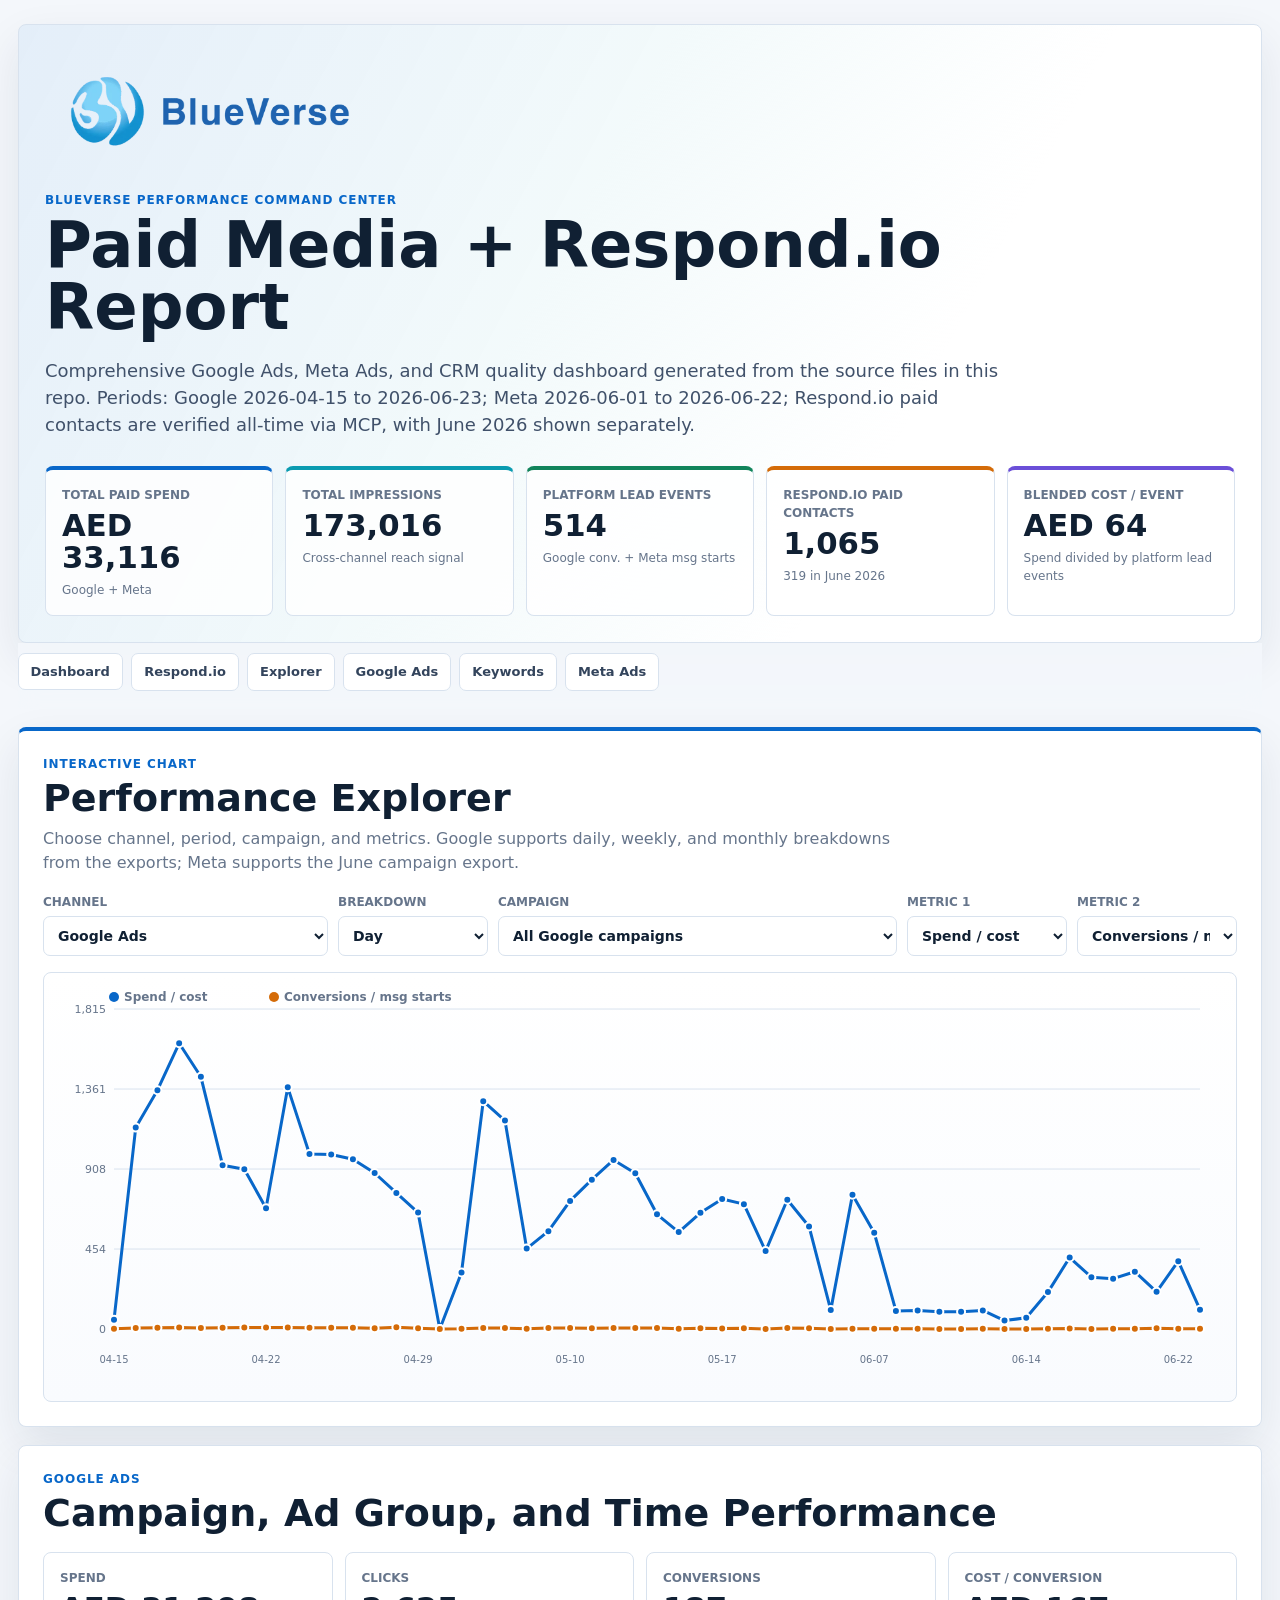
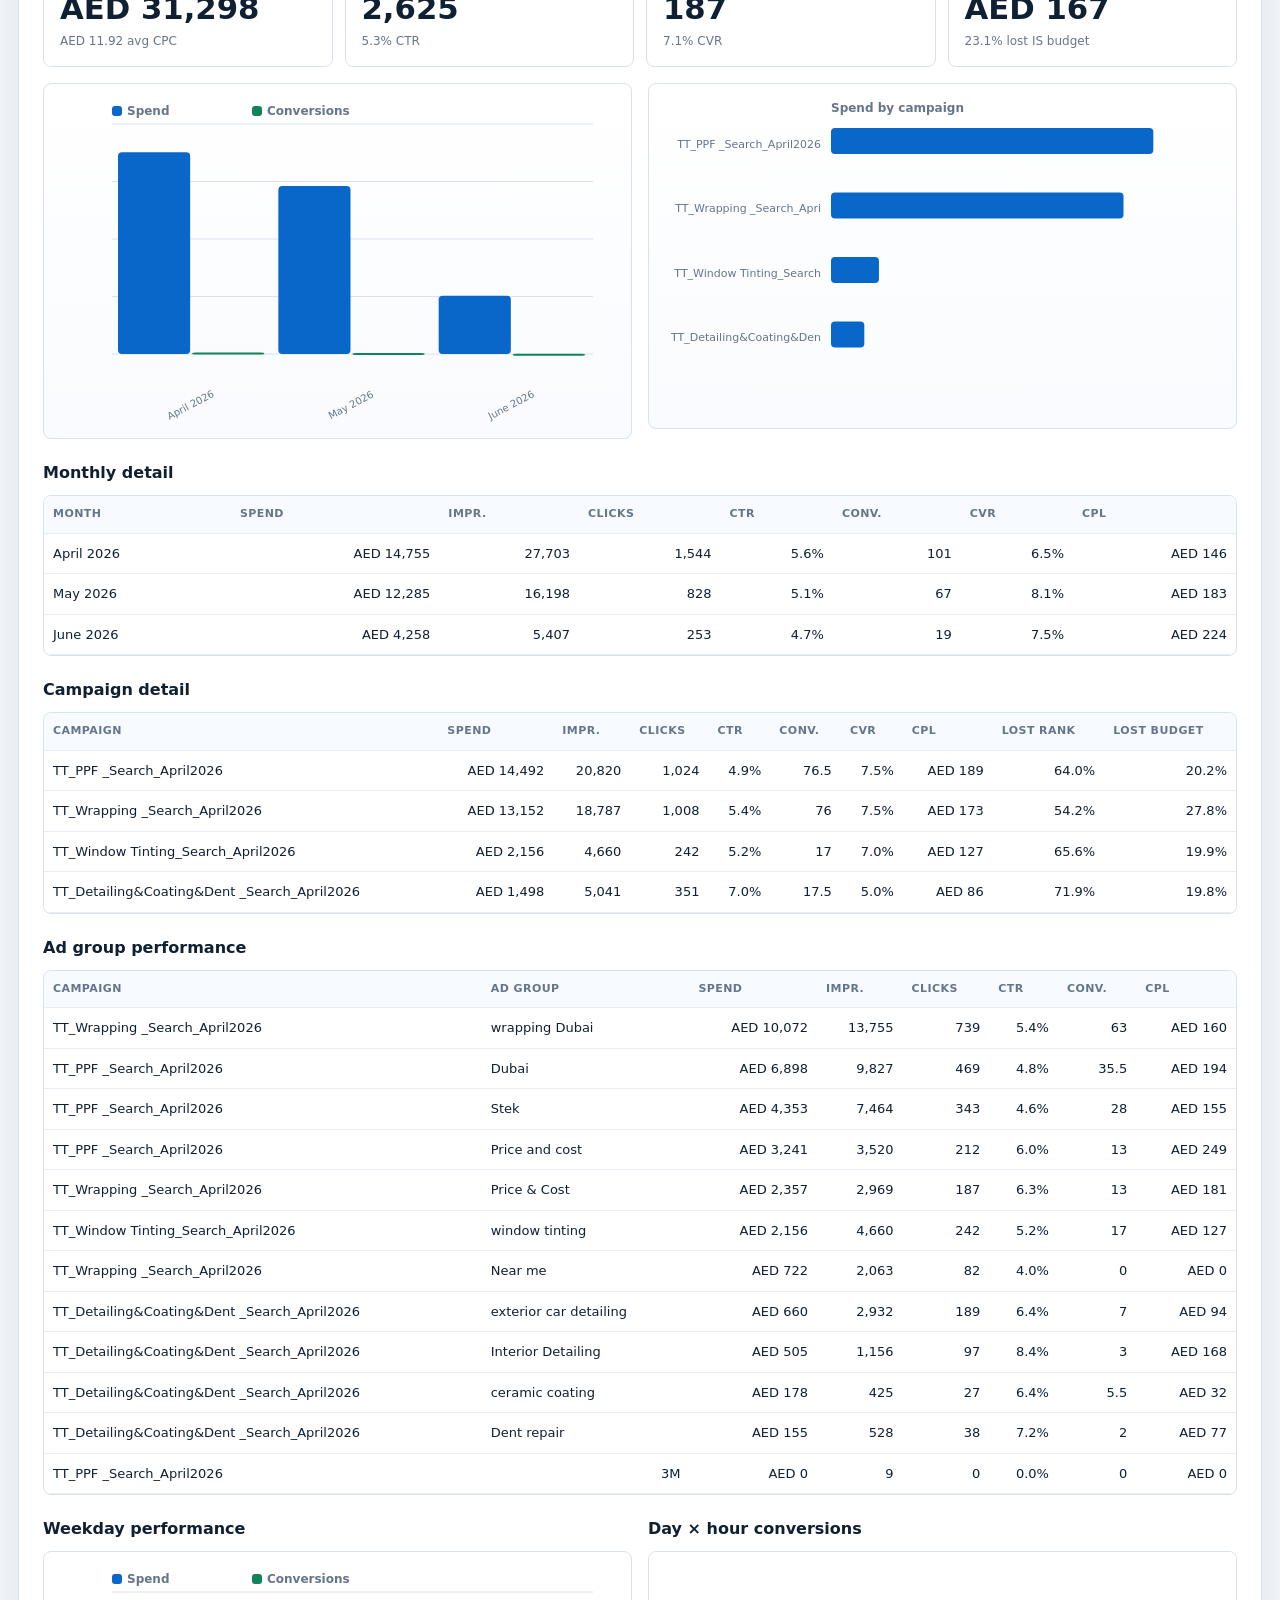
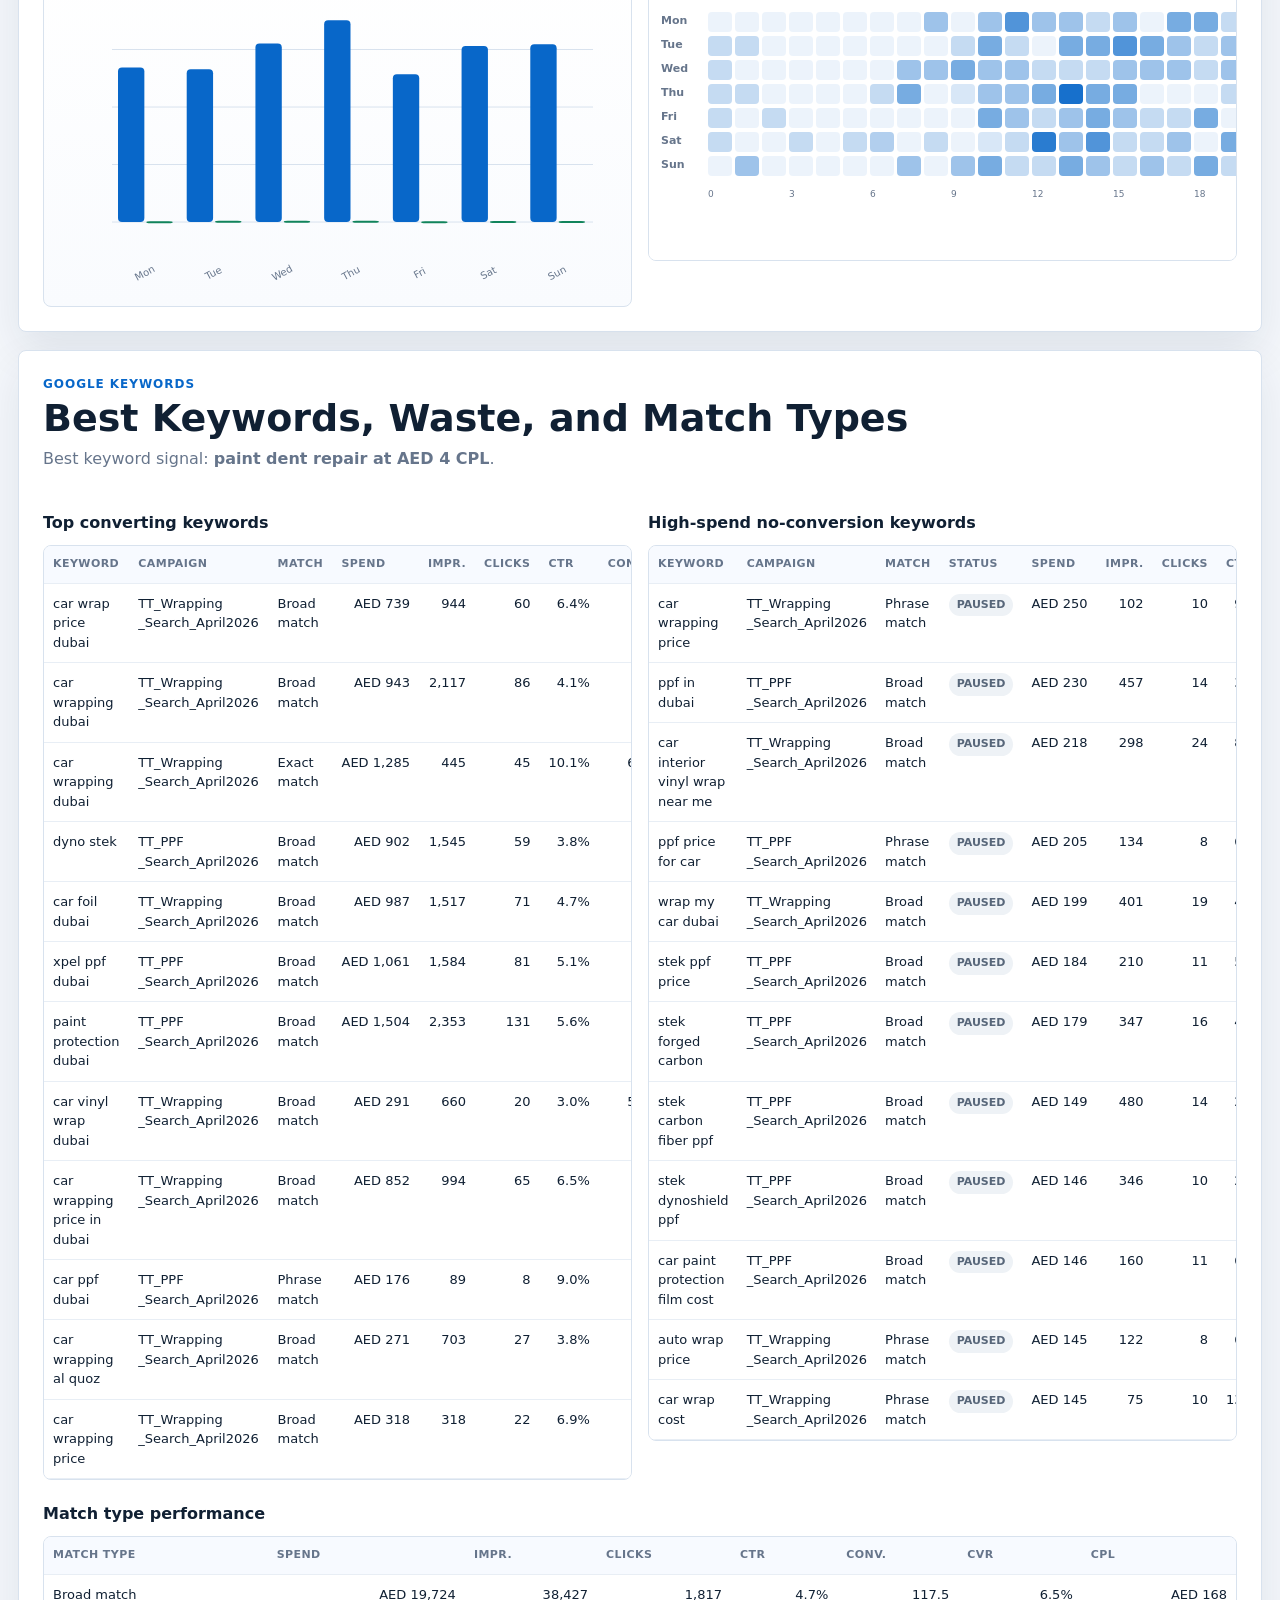
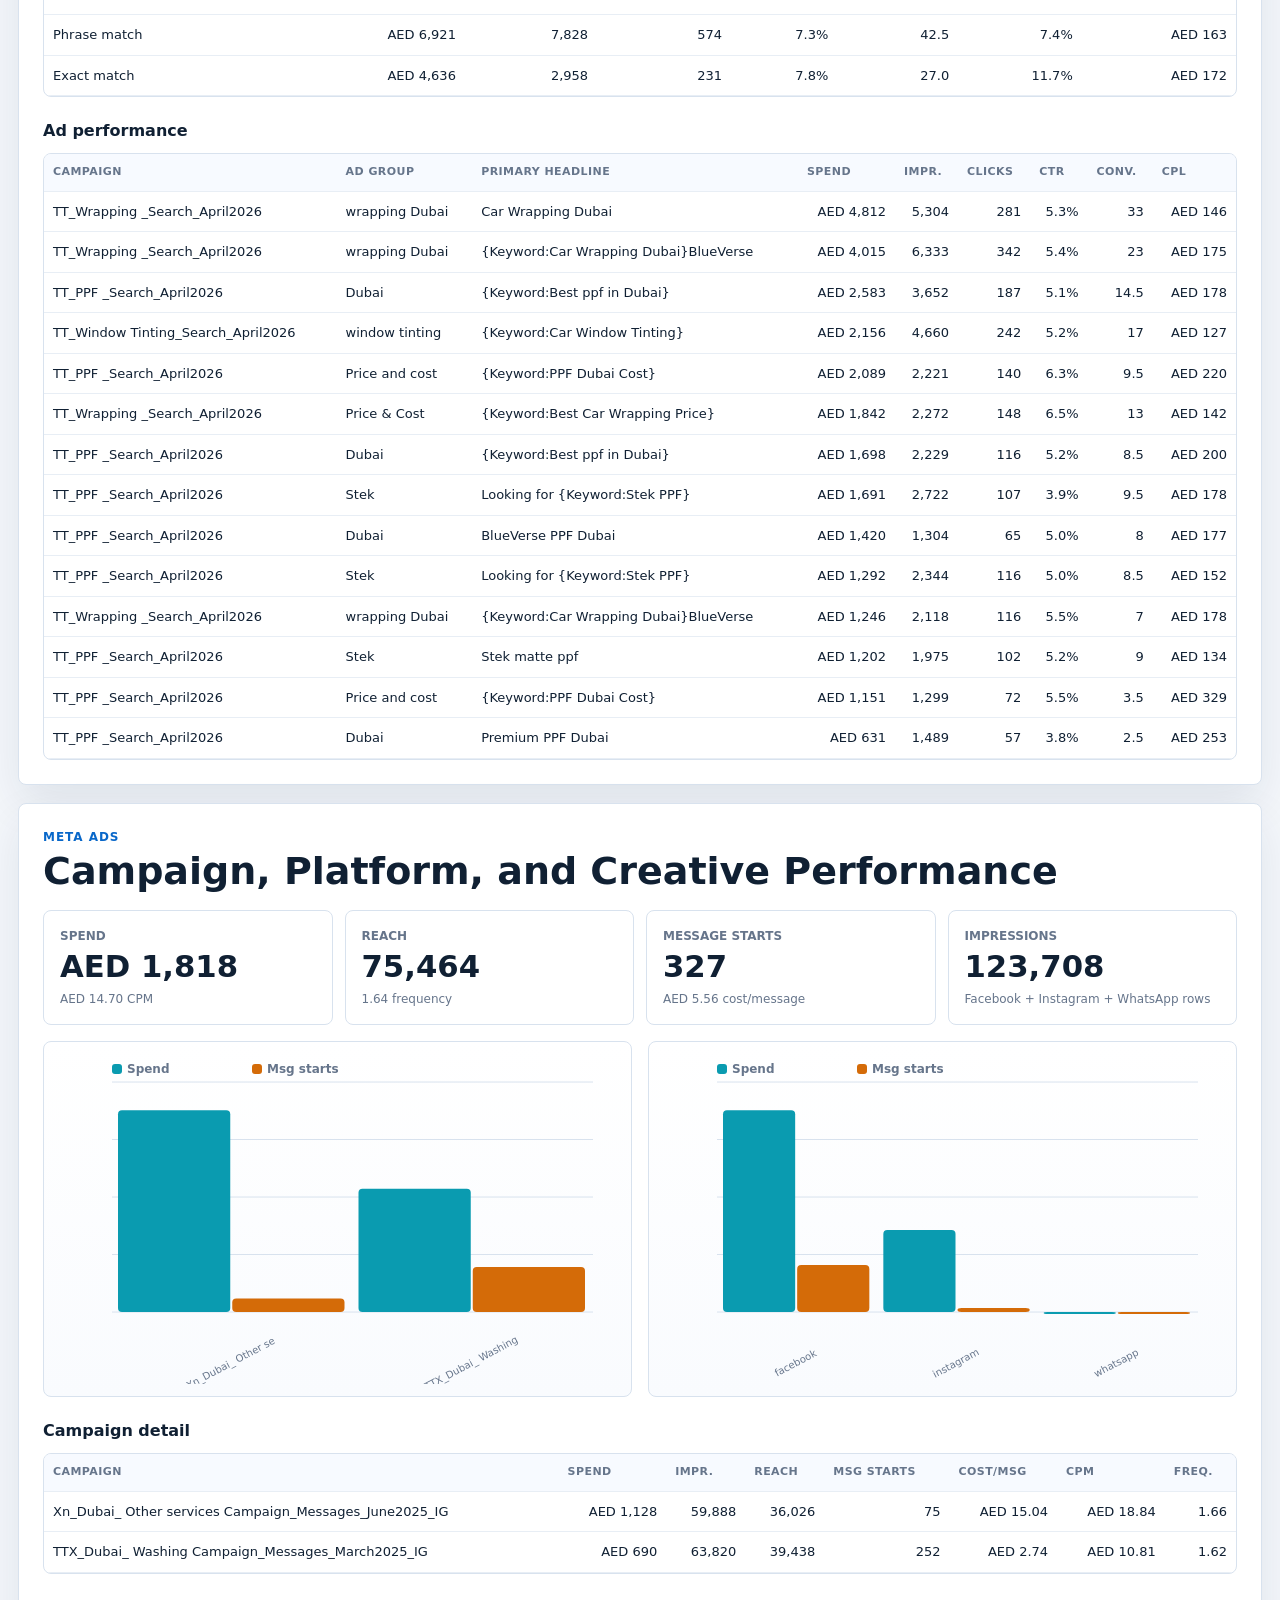
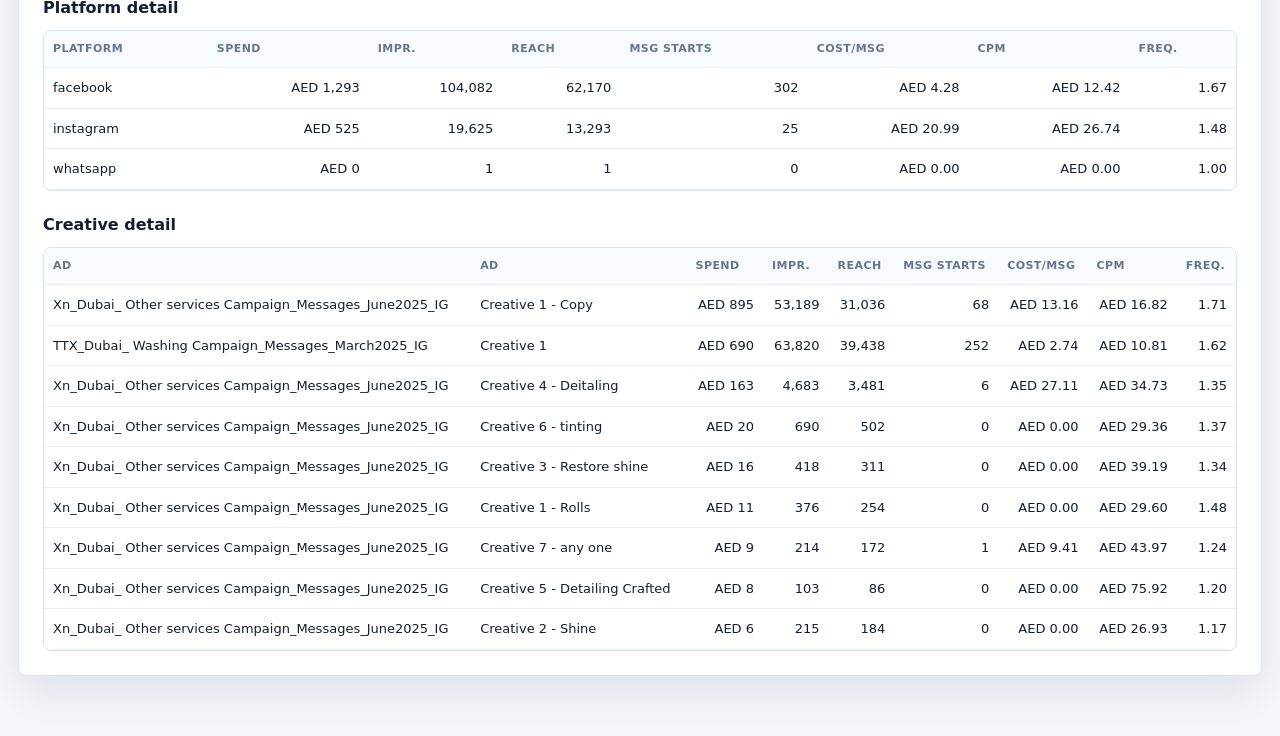
==== paid.html @ 10349654 "Split single-file Blueverse report into separate pages - index.html: dashboard overview + links - re" ====
<!doctype html>
<html lang="en">
<head>
  <meta charset="utf-8">
  <meta name="viewport" content="width=device-width, initial-scale=1">
  <title>Blueverse Paid Media + Respond.io Report</title>
  <style>
    :root {
      --bg: #f4f7fb;
      --surface: #ffffff;
      --surface-2: #eef5ff;
      --ink: #102033;
      --muted: #66758b;
      --line: #d8e2ee;
      --blue: #0867c9;
      --cyan: #0a9bb0;
      --green: #11845b;
      --orange: #d46b08;
      --violet: #6b4fd8;
      --red: #c43d3d;
      --shadow: 0 18px 46px rgba(15, 37, 66, 0.09);
      --radius: 8px;
    }
    * { box-sizing: border-box; }
    html { scroll-behavior: smooth; }
    body {
      margin: 0;
      background: var(--bg);
      color: var(--ink);
      font-family: Inter, ui-sans-serif, system-ui, -apple-system, BlinkMacSystemFont, "Segoe UI", sans-serif;
      line-height: 1.5;
    }
    .page { width: min(1440px, calc(100% - 36px)); margin: 0 auto; padding: 24px 0 60px; }
    .hero, .panel {
      background: var(--surface);
      border: 1px solid var(--line);
      border-radius: var(--radius);
      box-shadow: var(--shadow);
    }
    .hero {
      padding: 26px;
      min-height: 440px;
      display: flex;
      flex-direction: column;
      justify-content: space-between;
      background:
        linear-gradient(118deg, rgba(8,103,201,0.11), rgba(10,155,176,0.05) 42%, rgba(255,255,255,0.94) 70%),
        var(--surface);
    }
    .brand-row { display: flex; align-items: flex-start; gap: 18px; flex-direction: column; }
    .brand-mark {
      width: 54px; height: 54px; border-radius: 14px;
      display: grid; place-items: center;
      background: linear-gradient(135deg, var(--blue), var(--cyan));
      color: white; font-weight: 800; font-size: 26px;
      box-shadow: 0 12px 28px rgba(8,103,201,0.24);
    }
    .brand-logo {
      display: block;
      width: min(330px, 72vw);
      height: auto;
      object-fit: contain;
      margin-bottom: 2px;
    }
    .eyeline, .label {
      margin: 0 0 5px;
      color: var(--blue);
      font-size: 12px;
      font-weight: 800;
      text-transform: uppercase;
      letter-spacing: .08em;
    }
    h1, h2, h3 { letter-spacing: 0; }
    h1 { margin: 0; font-size: clamp(34px, 5vw, 64px); line-height: .98; max-width: 980px; }
    .hero-copy { max-width: 960px; color: #40516a; font-size: 18px; margin: 18px 0 28px; }
    .hero-grid, .kpi-grid {
      display: grid;
      grid-template-columns: repeat(5, minmax(0, 1fr));
      gap: 12px;
    }
    .kpi {
      border: 1px solid var(--line);
      border-radius: var(--radius);
      padding: 16px;
      background: rgba(255,255,255,.84);
      min-width: 0;
    }
    .kpi span { display: block; color: var(--muted); font-size: 12px; font-weight: 700; text-transform: uppercase; }
    .kpi strong { display: block; margin-top: 5px; font-size: clamp(20px, 2.4vw, 31px); line-height: 1.05; word-break: break-word; }
    .kpi small { display: block; margin-top: 8px; color: var(--muted); font-size: 12px; }
    .kpi.blue { border-top: 4px solid var(--blue); }
    .kpi.cyan { border-top: 4px solid var(--cyan); }
    .kpi.green { border-top: 4px solid var(--green); }
    .kpi.orange { border-top: 4px solid var(--orange); }
    .kpi.violet { border-top: 4px solid var(--violet); }
    .toc {
      position: sticky; top: 10px; z-index: 10;
      display: flex; flex-wrap: wrap; gap: 8px;
      padding: 10px 0 18px;
      background: rgba(244,247,251,.92);
      backdrop-filter: blur(10px);
    }
    .toc a {
      text-decoration: none;
      color: #33445c;
      background: var(--surface);
      border: 1px solid var(--line);
      padding: 8px 12px;
      border-radius: 7px;
      font-size: 13px;
      font-weight: 700;
    }
    .toc a:hover { border-color: var(--blue); color: var(--blue); }
    .panel { padding: 24px; margin-top: 18px; }
    .primary-panel { border-top: 4px solid var(--blue); }
    .warning-panel { border-top: 4px solid var(--orange); }
    .section-head {
      display: flex;
      justify-content: space-between;
      align-items: end;
      gap: 20px;
      margin-bottom: 18px;
    }
    h2 { margin: 0; font-size: clamp(24px, 3vw, 38px); line-height: 1.08; }
    h3 { margin: 22px 0 10px; font-size: 16px; }
    .section-head p:not(.label), .panel > p { color: var(--muted); margin: 8px 0 0; max-width: 880px; }
    .compact { grid-template-columns: repeat(4, minmax(0, 1fr)); margin: 16px 0; }
    .split { display: grid; grid-template-columns: repeat(4, minmax(0, 1fr)); gap: 14px; }
    .hero-grid > *, .kpi-grid > *, .split > *, .grid-two > *, .control-grid > * { min-width: 0; }
    .insight-card {
      background: #f8fbff;
      border: 1px solid var(--line);
      border-radius: var(--radius);
      padding: 16px;
      min-width: 0;
    }
    .insight-card h3 { margin: 0 0 8px; }
    .insight-card p { margin: 0; color: #40516a; }
    .grid-two { display: grid; grid-template-columns: minmax(0, 1fr) minmax(0, 1fr); gap: 16px; align-items: start; }
    .filter-row {
      display: flex;
      align-items: center;
      justify-content: space-between;
      gap: 14px;
      margin: 8px 0 18px;
      flex-wrap: wrap;
    }
    .segmented {
      display: inline-flex;
      border: 1px solid var(--line);
      border-radius: 8px;
      background: #f7faff;
      padding: 3px;
      gap: 3px;
    }
    .segmented button {
      appearance: none;
      border: 0;
      border-radius: 6px;
      background: transparent;
      color: #40516a;
      padding: 8px 12px;
      min-height: 36px;
      font: inherit;
      font-size: 13px;
      font-weight: 800;
      cursor: pointer;
    }
    .segmented button.active {
      background: var(--blue);
      color: white;
      box-shadow: 0 5px 14px rgba(8,103,201,0.18);
    }
    .data-note {
      margin: 0;
      color: var(--muted);
      font-size: 12px;
      max-width: 760px;
    }
    .control-grid {
      display: grid;
      grid-template-columns: 1fr 150px 1.4fr 160px 160px;
      gap: 10px;
      margin: 12px 0 16px;
    }
    label { color: var(--muted); font-size: 12px; font-weight: 800; text-transform: uppercase; }
    select {
      display: block;
      width: 100%;
      margin-top: 5px;
      border: 1px solid var(--line);
      border-radius: 7px;
      padding: 10px;
      background: white;
      color: var(--ink);
      font: inherit;
      font-size: 14px;
      text-transform: none;
    }
    .chart-shell {
      width: 100%;
      min-height: 310px;
      border: 1px solid var(--line);
      background: linear-gradient(180deg, #fff, #f9fbfe);
      border-radius: var(--radius);
      padding: 12px;
      overflow: hidden;
    }
    .chart-shell.tall { min-height: 430px; }
    svg { display: block; width: 100%; height: 100%; min-height: 280px; }
    .chart-shell.tall svg { min-height: 390px; }
    .table-wrap { width: 100%; max-width: 100%; min-width: 0; overflow-x: auto; border: 1px solid var(--line); border-radius: var(--radius); background: white; }
    table { width: 100%; border-collapse: collapse; font-size: 13px; min-width: 760px; }
    th, td { padding: 10px 9px; border-bottom: 1px solid #e8eef5; text-align: left; vertical-align: top; }
    th { color: var(--muted); font-size: 11px; text-transform: uppercase; letter-spacing: .04em; background: #f7faff; white-space: nowrap; }
    td.num { text-align: right; font-variant-numeric: tabular-nums; white-space: nowrap; }
    tbody tr:hover td { background: #f8fbff; }
    .badge {
      display: inline-flex; align-items: center;
      min-height: 22px;
      padding: 3px 8px;
      border-radius: 999px;
      font-size: 11px;
      font-weight: 800;
      text-transform: uppercase;
      white-space: nowrap;
    }
    .badge.good, .action-scale { background: #dcf7eb; color: #096344; }
    .badge.muted { background: #eef2f6; color: #576679; }
    .action-keep { background: #e5f1ff; color: #08539b; }
    .action-monitor { background: #fff2d8; color: #805002; }
    .action-pause { background: #ffe1e1; color: #982626; }
    .action-negative-candidate { background: #f0e9ff; color: #5634aa; }
    .funnel { display: grid; gap: 10px; margin: 10px 0 22px; }
    .funnel-step {
      width: var(--w);
      min-width: min(100%, 320px);
      background: linear-gradient(90deg, rgba(8,103,201,.12), rgba(10,155,176,.08));
      border: 1px solid var(--line);
      border-left: 5px solid var(--blue);
      border-radius: var(--radius);
      padding: 12px 16px;
    }
    .funnel-step span { color: var(--muted); font-size: 12px; font-weight: 800; text-transform: uppercase; }
    .funnel-step strong { display: block; font-size: 26px; line-height: 1.1; }
    .funnel-step small { color: var(--muted); }
    .heatmap {
      border: 1px solid var(--line);
      border-radius: var(--radius);
      padding: 12px;
      background: white;
      min-height: 310px;
      display: grid;
      align-content: center;
      overflow-x: auto;
    }
    .heat-row { display: grid; grid-template-columns: 44px repeat(24, 24px); gap: 3px; align-items: center; margin-bottom: 4px; }
    .heat-label { color: var(--muted); font-size: 11px; font-weight: 800; }
    .heat-cell { width: 24px; height: 20px; border-radius: 4px; background: rgba(8,103,201,.1); }
    .heat-axis { display: grid; grid-template-columns: 44px repeat(24, 24px); gap: 3px; margin-top: 8px; color: var(--muted); font-size: 9px; }
    .gap-list { margin: 0; padding-left: 20px; color: #3e4e64; }
    .gap-list li { margin-bottom: 10px; }
    .tooltip {
      position: fixed;
      pointer-events: none;
      z-index: 50;
      background: #0f2035;
      color: white;
      padding: 7px 9px;
      border-radius: 6px;
      font-size: 12px;
      opacity: 0;
      transform: translate(-50%, -120%);
      transition: opacity .12s ease;
      max-width: 260px;
    }
    @media (max-width: 1120px) {
      .hero-grid, .kpi-grid, .compact { grid-template-columns: repeat(2, minmax(0, 1fr)); }
      .split { grid-template-columns: repeat(2, minmax(0, 1fr)); }
      .control-grid { grid-template-columns: repeat(2, minmax(0, 1fr)); }
    }
    @media (max-width: 760px) {
      .page { width: min(100% - 20px, 1440px); padding-top: 10px; }
      .hero, .panel { padding: 16px; }
      .hero { min-height: auto; }
      .hero-grid, .kpi-grid, .compact, .split, .grid-two, .control-grid { grid-template-columns: 1fr; }
      .brand-mark { width: 46px; height: 46px; }
      .toc { top: 0; padding-bottom: 10px; }
      .chart-shell, .chart-shell.tall { min-height: 340px; }
      .funnel-step { width: 100%; }
      .segmented { width: 100%; display: grid; grid-template-columns: repeat(3, minmax(0, 1fr)); }
      .segmented button { padding-inline: 6px; }
    }
  </style>
</head>
<body>
<main class="page">
<header class="hero">
      <div class="brand-row">
        <img class="brand-logo" src="[data-uri]" alt="BlueVerse logo">
        <div>
          <p class="eyeline">Blueverse performance command center</p>
          <h1>Paid Media + Respond.io Report</h1>
        </div>
      </div>
      <p class="hero-copy">Comprehensive Google Ads, Meta Ads, and CRM quality dashboard generated from the source files in this repo. Periods: Google 2026-04-15 to 2026-06-23; Meta 2026-06-01 to 2026-06-22; Respond.io paid contacts are verified all-time via MCP, with June 2026 shown separately.</p>
      <div class="hero-grid">
        
      <article class="kpi blue">
        <span>Total paid spend</span>
        <strong>AED 33,116</strong>
        <small>Google + Meta</small>
      </article>
    
        
      <article class="kpi cyan">
        <span>Total impressions</span>
        <strong>173,016</strong>
        <small>Cross-channel reach signal</small>
      </article>
    
        
      <article class="kpi green">
        <span>Platform lead events</span>
        <strong>514</strong>
        <small>Google conv. + Meta msg starts</small>
      </article>
    
        
      <article class="kpi orange">
        <span>Respond.io paid contacts</span>
        <strong>1,065</strong>
        <small>319 in June 2026</small>
      </article>
    
        
      <article class="kpi violet">
        <span>Blended cost / event</span>
        <strong>AED 64</strong>
        <small>Spend divided by platform lead events</small>
      </article>
    
      </div>
    </header>
<nav class="toc">
      <a href="index.html">Dashboard</a>
      <a href="respond.html">Respond.io</a>
      <a href="#explorer">Explorer</a>
      <a href="#google">Google Ads</a>
      <a href="#keywords">Keywords</a>
      <a href="#meta">Meta Ads</a>
    </nav>
<section id="explorer" class="panel primary-panel">
      <div class="section-head">
        <div>
          <p class="label">Interactive chart</p>
          <h2>Performance Explorer</h2>
          <p>Choose channel, period, campaign, and metrics. Google supports daily, weekly, and monthly breakdowns from the exports; Meta supports the June campaign export.</p>
        </div>
      </div>
      <div class="control-grid">
        <label>Channel<select id="explorerChannel"><option value="google">Google Ads</option><option value="meta">Meta Ads</option></select></label>
        <label>Breakdown<select id="explorerGranularity"><option value="day">Day</option><option value="week">Week</option><option value="month">Month</option></select></label>
        <label>Campaign<select id="explorerCampaign"></select></label>
        <label>Metric 1<select id="explorerMetric1"></select></label>
        <label>Metric 2<select id="explorerMetric2"></select></label>
      </div>
      <div class="chart-shell tall"><svg id="explorerChart" role="img" aria-label="Interactive performance chart"></svg></div>
    </section>
<section id="google" class="panel">
      <div class="section-head">
        <div>
          <p class="label">Google Ads</p>
          <h2>Campaign, Ad Group, and Time Performance</h2>
        </div>
      </div>
      <div class="kpi-grid compact">
        
      <article class="kpi ">
        <span>Spend</span>
        <strong>AED 31,298</strong>
        <small>AED 11.92 avg CPC</small>
      </article>
    
        
      <article class="kpi ">
        <span>Clicks</span>
        <strong>2,625</strong>
        <small>5.3% CTR</small>
      </article>
    
        
      <article class="kpi ">
        <span>Conversions</span>
        <strong>187</strong>
        <small>7.1% CVR</small>
      </article>
    
        
      <article class="kpi ">
        <span>Cost / conversion</span>
        <strong>AED 167</strong>
        <small>23.1% lost IS budget</small>
      </article>
    
      </div>
      <div class="grid-two">
        <div class="chart-shell"><svg id="googleMonthlyChart"></svg></div>
        <div class="chart-shell"><svg id="googleCampaignChart"></svg></div>
      </div>
      <h3>Monthly detail</h3>
      <div class="table-wrap "><table><thead><tr><th>Month</th><th>Spend</th><th>Impr.</th><th>Clicks</th><th>CTR</th><th>Conv.</th><th>CVR</th><th>CPL</th></tr></thead><tbody><tr><td class="">April 2026</td><td class="num">AED 14,755</td><td class="num">27,703</td><td class="num">1,544</td><td class="num">5.6%</td><td class="num">101</td><td class="num">6.5%</td><td class="num">AED 146</td></tr><tr><td class="">May 2026</td><td class="num">AED 12,285</td><td class="num">16,198</td><td class="num">828</td><td class="num">5.1%</td><td class="num">67</td><td class="num">8.1%</td><td class="num">AED 183</td></tr><tr><td class="">June 2026</td><td class="num">AED 4,258</td><td class="num">5,407</td><td class="num">253</td><td class="num">4.7%</td><td class="num">19</td><td class="num">7.5%</td><td class="num">AED 224</td></tr></tbody></table></div>
      <h3>Campaign detail</h3>
      <div class="table-wrap "><table><thead><tr><th>Campaign</th><th>Spend</th><th>Impr.</th><th>Clicks</th><th>CTR</th><th>Conv.</th><th>CVR</th><th>CPL</th><th>Lost Rank</th><th>Lost Budget</th></tr></thead><tbody><tr><td class="">TT_PPF _Search_April2026</td><td class="num">AED 14,492</td><td class="num">20,820</td><td class="num">1,024</td><td class="num">4.9%</td><td class="num">76.5</td><td class="num">7.5%</td><td class="num">AED 189</td><td class="num">64.0%</td><td class="num">20.2%</td></tr><tr><td class="">TT_Wrapping _Search_April2026</td><td class="num">AED 13,152</td><td class="num">18,787</td><td class="num">1,008</td><td class="num">5.4%</td><td class="num">76</td><td class="num">7.5%</td><td class="num">AED 173</td><td class="num">54.2%</td><td class="num">27.8%</td></tr><tr><td class="">TT_Window Tinting_Search_April2026</td><td class="num">AED 2,156</td><td class="num">4,660</td><td class="num">242</td><td class="num">5.2%</td><td class="num">17</td><td class="num">7.0%</td><td class="num">AED 127</td><td class="num">65.6%</td><td class="num">19.9%</td></tr><tr><td class="">TT_Detailing&amp;Coating&amp;Dent _Search_April2026</td><td class="num">AED 1,498</td><td class="num">5,041</td><td class="num">351</td><td class="num">7.0%</td><td class="num">17.5</td><td class="num">5.0%</td><td class="num">AED 86</td><td class="num">71.9%</td><td class="num">19.8%</td></tr></tbody></table></div>
      <h3>Ad group performance</h3>
      <div class="table-wrap "><table><thead><tr><th>Campaign</th><th>Ad group</th><th>Spend</th><th>Impr.</th><th>Clicks</th><th>CTR</th><th>Conv.</th><th>CPL</th></tr></thead><tbody><tr><td class="">TT_Wrapping _Search_April2026</td><td class="">wrapping Dubai</td><td class="num">AED 10,072</td><td class="num">13,755</td><td class="num">739</td><td class="num">5.4%</td><td class="num">63</td><td class="num">AED 160</td></tr><tr><td class="">TT_PPF _Search_April2026</td><td class="">Dubai</td><td class="num">AED 6,898</td><td class="num">9,827</td><td class="num">469</td><td class="num">4.8%</td><td class="num">35.5</td><td class="num">AED 194</td></tr><tr><td class="">TT_PPF _Search_April2026</td><td class="">Stek</td><td class="num">AED 4,353</td><td class="num">7,464</td><td class="num">343</td><td class="num">4.6%</td><td class="num">28</td><td class="num">AED 155</td></tr><tr><td class="">TT_PPF _Search_April2026</td><td class="">Price and cost</td><td class="num">AED 3,241</td><td class="num">3,520</td><td class="num">212</td><td class="num">6.0%</td><td class="num">13</td><td class="num">AED 249</td></tr><tr><td class="">TT_Wrapping _Search_April2026</td><td class="">Price &amp; Cost</td><td class="num">AED 2,357</td><td class="num">2,969</td><td class="num">187</td><td class="num">6.3%</td><td class="num">13</td><td class="num">AED 181</td></tr><tr><td class="">TT_Window Tinting_Search_April2026</td><td class="">window tinting</td><td class="num">AED 2,156</td><td class="num">4,660</td><td class="num">242</td><td class="num">5.2%</td><td class="num">17</td><td class="num">AED 127</td></tr><tr><td class="">TT_Wrapping _Search_April2026</td><td class="">Near me</td><td class="num">AED 722</td><td class="num">2,063</td><td class="num">82</td><td class="num">4.0%</td><td class="num">0</td><td class="num">AED 0</td></tr><tr><td class="">TT_Detailing&amp;Coating&amp;Dent _Search_April2026</td><td class="">exterior car detailing</td><td class="num">AED 660</td><td class="num">2,932</td><td class="num">189</td><td class="num">6.4%</td><td class="num">7</td><td class="num">AED 94</td></tr><tr><td class="">TT_Detailing&amp;Coating&amp;Dent _Search_April2026</td><td class="">Interior Detailing</td><td class="num">AED 505</td><td class="num">1,156</td><td class="num">97</td><td class="num">8.4%</td><td class="num">3</td><td class="num">AED 168</td></tr><tr><td class="">TT_Detailing&amp;Coating&amp;Dent _Search_April2026</td><td class="">ceramic coating</td><td class="num">AED 178</td><td class="num">425</td><td class="num">27</td><td class="num">6.4%</td><td class="num">5.5</td><td class="num">AED 32</td></tr><tr><td class="">TT_Detailing&amp;Coating&amp;Dent _Search_April2026</td><td class="">Dent repair</td><td class="num">AED 155</td><td class="num">528</td><td class="num">38</td><td class="num">7.2%</td><td class="num">2</td><td class="num">AED 77</td></tr><tr><td class="">TT_PPF _Search_April2026</td><td class="num">3M</td><td class="num">AED 0</td><td class="num">9</td><td class="num">0</td><td class="num">0.0%</td><td class="num">0</td><td class="num">AED 0</td></tr></tbody></table></div>
      <div class="grid-two">
        <div>
          <h3>Weekday performance</h3>
          <div class="chart-shell"><svg id="weekdayChart"></svg></div>
        </div>
        <div>
          <h3>Day × hour conversions</h3>
          <div class="heatmap" id="conversionHeatmap"></div>
        </div>
      </div>
    </section>
<section id="keywords" class="panel">
      <div class="section-head">
        <div>
          <p class="label">Google keywords</p>
          <h2>Best Keywords, Waste, and Match Types</h2>
          <p>Best keyword signal: <strong>paint dent repair at AED 4 CPL</strong>.</p>
        </div>
      </div>
      <div class="grid-two">
        <div>
          <h3>Top converting keywords</h3>
          <div class="table-wrap "><table><thead><tr><th>Keyword</th><th>Campaign</th><th>Match</th><th>Spend</th><th>Impr.</th><th>Clicks</th><th>CTR</th><th>Conv.</th><th>CPL</th><th>Action</th></tr></thead><tbody><tr><td class="">car wrap price dubai</td><td class="">TT_Wrapping _Search_April2026</td><td class="">Broad match</td><td class="num">AED 739</td><td class="num">944</td><td class="num">60</td><td class="num">6.4%</td><td class="num">7</td><td class="num">AED 106</td><td class=""><span class="badge action-scale">Scale</span></td></tr><tr><td class="">car wrapping dubai</td><td class="">TT_Wrapping _Search_April2026</td><td class="">Broad match</td><td class="num">AED 943</td><td class="num">2,117</td><td class="num">86</td><td class="num">4.1%</td><td class="num">7</td><td class="num">AED 135</td><td class=""><span class="badge action-scale">Scale</span></td></tr><tr><td class="">car wrapping dubai</td><td class="">TT_Wrapping _Search_April2026</td><td class="">Exact match</td><td class="num">AED 1,285</td><td class="num">445</td><td class="num">45</td><td class="num">10.1%</td><td class="num">6.5</td><td class="num">AED 199</td><td class=""><span class="badge action-scale">Scale</span></td></tr><tr><td class="">dyno stek</td><td class="">TT_PPF _Search_April2026</td><td class="">Broad match</td><td class="num">AED 902</td><td class="num">1,545</td><td class="num">59</td><td class="num">3.8%</td><td class="num">6</td><td class="num">AED 150</td><td class=""><span class="badge action-scale">Scale</span></td></tr><tr><td class="">car foil dubai</td><td class="">TT_Wrapping _Search_April2026</td><td class="">Broad match</td><td class="num">AED 987</td><td class="num">1,517</td><td class="num">71</td><td class="num">4.7%</td><td class="num">6</td><td class="num">AED 165</td><td class=""><span class="badge action-scale">Scale</span></td></tr><tr><td class="">xpel ppf dubai</td><td class="">TT_PPF _Search_April2026</td><td class="">Broad match</td><td class="num">AED 1,061</td><td class="num">1,584</td><td class="num">81</td><td class="num">5.1%</td><td class="num">6</td><td class="num">AED 177</td><td class=""><span class="badge action-scale">Scale</span></td></tr><tr><td class="">paint protection dubai</td><td class="">TT_PPF _Search_April2026</td><td class="">Broad match</td><td class="num">AED 1,504</td><td class="num">2,353</td><td class="num">131</td><td class="num">5.6%</td><td class="num">6</td><td class="num">AED 251</td><td class=""><span class="badge action-keep">Keep</span></td></tr><tr><td class="">car vinyl wrap dubai</td><td class="">TT_Wrapping _Search_April2026</td><td class="">Broad match</td><td class="num">AED 291</td><td class="num">660</td><td class="num">20</td><td class="num">3.0%</td><td class="num">5.5</td><td class="num">AED 53</td><td class=""><span class="badge action-scale">Scale</span></td></tr><tr><td class="">car wrapping price in dubai</td><td class="">TT_Wrapping _Search_April2026</td><td class="">Broad match</td><td class="num">AED 852</td><td class="num">994</td><td class="num">65</td><td class="num">6.5%</td><td class="num">5</td><td class="num">AED 170</td><td class=""><span class="badge action-scale">Scale</span></td></tr><tr><td class="">car ppf dubai</td><td class="">TT_PPF _Search_April2026</td><td class="">Phrase match</td><td class="num">AED 176</td><td class="num">89</td><td class="num">8</td><td class="num">9.0%</td><td class="num">4</td><td class="num">AED 44</td><td class=""><span class="badge action-keep">Keep</span></td></tr><tr><td class="">car wrapping al quoz</td><td class="">TT_Wrapping _Search_April2026</td><td class="">Broad match</td><td class="num">AED 271</td><td class="num">703</td><td class="num">27</td><td class="num">3.8%</td><td class="num">4</td><td class="num">AED 68</td><td class=""><span class="badge action-keep">Keep</span></td></tr><tr><td class="">car wrapping price</td><td class="">TT_Wrapping _Search_April2026</td><td class="">Broad match</td><td class="num">AED 318</td><td class="num">318</td><td class="num">22</td><td class="num">6.9%</td><td class="num">4</td><td class="num">AED 80</td><td class=""><span class="badge action-keep">Keep</span></td></tr></tbody></table></div>
        </div>
        <div>
          <h3>High-spend no-conversion keywords</h3>
          <div class="table-wrap "><table><thead><tr><th>Keyword</th><th>Campaign</th><th>Match</th><th>Status</th><th>Spend</th><th>Impr.</th><th>Clicks</th><th>CTR</th><th>Conv.</th><th>CPL</th><th>Action</th></tr></thead><tbody><tr><td class="">car wrapping price</td><td class="">TT_Wrapping _Search_April2026</td><td class="">Phrase match</td><td class=""><span class="badge muted">Paused</span></td><td class="num">AED 250</td><td class="num">102</td><td class="num">10</td><td class="num">9.8%</td><td class="num">0</td><td class="num">AED 0</td><td class=""><span class="badge action-monitor">Monitor</span></td></tr><tr><td class="">ppf in dubai</td><td class="">TT_PPF _Search_April2026</td><td class="">Broad match</td><td class=""><span class="badge muted">Paused</span></td><td class="num">AED 230</td><td class="num">457</td><td class="num">14</td><td class="num">3.1%</td><td class="num">0</td><td class="num">AED 0</td><td class=""><span class="badge action-monitor">Monitor</span></td></tr><tr><td class="">car interior vinyl wrap near me</td><td class="">TT_Wrapping _Search_April2026</td><td class="">Broad match</td><td class=""><span class="badge muted">Paused</span></td><td class="num">AED 218</td><td class="num">298</td><td class="num">24</td><td class="num">8.1%</td><td class="num">0</td><td class="num">AED 0</td><td class=""><span class="badge action-monitor">Monitor</span></td></tr><tr><td class="">ppf price for car</td><td class="">TT_PPF _Search_April2026</td><td class="">Phrase match</td><td class=""><span class="badge muted">Paused</span></td><td class="num">AED 205</td><td class="num">134</td><td class="num">8</td><td class="num">6.0%</td><td class="num">0</td><td class="num">AED 0</td><td class=""><span class="badge action-monitor">Monitor</span></td></tr><tr><td class="">wrap my car dubai</td><td class="">TT_Wrapping _Search_April2026</td><td class="">Broad match</td><td class=""><span class="badge muted">Paused</span></td><td class="num">AED 199</td><td class="num">401</td><td class="num">19</td><td class="num">4.7%</td><td class="num">0</td><td class="num">AED 0</td><td class=""><span class="badge action-monitor">Monitor</span></td></tr><tr><td class="">stek ppf price</td><td class="">TT_PPF _Search_April2026</td><td class="">Broad match</td><td class=""><span class="badge muted">Paused</span></td><td class="num">AED 184</td><td class="num">210</td><td class="num">11</td><td class="num">5.2%</td><td class="num">0</td><td class="num">AED 0</td><td class=""><span class="badge action-monitor">Monitor</span></td></tr><tr><td class="">stek forged carbon</td><td class="">TT_PPF _Search_April2026</td><td class="">Broad match</td><td class=""><span class="badge muted">Paused</span></td><td class="num">AED 179</td><td class="num">347</td><td class="num">16</td><td class="num">4.6%</td><td class="num">0</td><td class="num">AED 0</td><td class=""><span class="badge action-monitor">Monitor</span></td></tr><tr><td class="">stek carbon fiber ppf</td><td class="">TT_PPF _Search_April2026</td><td class="">Broad match</td><td class=""><span class="badge muted">Paused</span></td><td class="num">AED 149</td><td class="num">480</td><td class="num">14</td><td class="num">2.9%</td><td class="num">0</td><td class="num">AED 0</td><td class=""><span class="badge action-monitor">Monitor</span></td></tr><tr><td class="">stek dynoshield ppf</td><td class="">TT_PPF _Search_April2026</td><td class="">Broad match</td><td class=""><span class="badge muted">Paused</span></td><td class="num">AED 146</td><td class="num">346</td><td class="num">10</td><td class="num">2.9%</td><td class="num">0</td><td class="num">AED 0</td><td class=""><span class="badge action-monitor">Monitor</span></td></tr><tr><td class="">car paint protection film cost</td><td class="">TT_PPF _Search_April2026</td><td class="">Broad match</td><td class=""><span class="badge muted">Paused</span></td><td class="num">AED 146</td><td class="num">160</td><td class="num">11</td><td class="num">6.9%</td><td class="num">0</td><td class="num">AED 0</td><td class=""><span class="badge action-monitor">Monitor</span></td></tr><tr><td class="">auto wrap price</td><td class="">TT_Wrapping _Search_April2026</td><td class="">Phrase match</td><td class=""><span class="badge muted">Paused</span></td><td class="num">AED 145</td><td class="num">122</td><td class="num">8</td><td class="num">6.6%</td><td class="num">0</td><td class="num">AED 0</td><td class=""><span class="badge action-monitor">Monitor</span></td></tr><tr><td class="">car wrap cost</td><td class="">TT_Wrapping _Search_April2026</td><td class="">Phrase match</td><td class=""><span class="badge muted">Paused</span></td><td class="num">AED 145</td><td class="num">75</td><td class="num">10</td><td class="num">13.3%</td><td class="num">0</td><td class="num">AED 0</td><td class=""><span class="badge action-monitor">Monitor</span></td></tr></tbody></table></div>
        </div>
      </div>
      <h3>Match type performance</h3>
      <div class="table-wrap "><table><thead><tr><th>Match type</th><th>Spend</th><th>Impr.</th><th>Clicks</th><th>CTR</th><th>Conv.</th><th>CVR</th><th>CPL</th></tr></thead><tbody><tr><td class="">Broad match</td><td class="num">AED 19,724</td><td class="num">38,427</td><td class="num">1,817</td><td class="num">4.7%</td><td class="num">117.5</td><td class="num">6.5%</td><td class="num">AED 168</td></tr><tr><td class="">Phrase match</td><td class="num">AED 6,921</td><td class="num">7,828</td><td class="num">574</td><td class="num">7.3%</td><td class="num">42.5</td><td class="num">7.4%</td><td class="num">AED 163</td></tr><tr><td class="">Exact match</td><td class="num">AED 4,636</td><td class="num">2,958</td><td class="num">231</td><td class="num">7.8%</td><td class="num">27.0</td><td class="num">11.7%</td><td class="num">AED 172</td></tr></tbody></table></div>
      <h3>Ad performance</h3>
      <div class="table-wrap "><table><thead><tr><th>Campaign</th><th>Ad group</th><th>Primary headline</th><th>Spend</th><th>Impr.</th><th>Clicks</th><th>CTR</th><th>Conv.</th><th>CPL</th></tr></thead><tbody><tr><td class="">TT_Wrapping _Search_April2026</td><td class="">wrapping Dubai</td><td class="">Car Wrapping Dubai</td><td class="num">AED 4,812</td><td class="num">5,304</td><td class="num">281</td><td class="num">5.3%</td><td class="num">33</td><td class="num">AED 146</td></tr><tr><td class="">TT_Wrapping _Search_April2026</td><td class="">wrapping Dubai</td><td class="">{Keyword:Car Wrapping Dubai}BlueVerse</td><td class="num">AED 4,015</td><td class="num">6,333</td><td class="num">342</td><td class="num">5.4%</td><td class="num">23</td><td class="num">AED 175</td></tr><tr><td class="">TT_PPF _Search_April2026</td><td class="">Dubai</td><td class="">{Keyword:Best ppf in Dubai}</td><td class="num">AED 2,583</td><td class="num">3,652</td><td class="num">187</td><td class="num">5.1%</td><td class="num">14.5</td><td class="num">AED 178</td></tr><tr><td class="">TT_Window Tinting_Search_April2026</td><td class="">window tinting</td><td class="">{Keyword:Car Window Tinting}</td><td class="num">AED 2,156</td><td class="num">4,660</td><td class="num">242</td><td class="num">5.2%</td><td class="num">17</td><td class="num">AED 127</td></tr><tr><td class="">TT_PPF _Search_April2026</td><td class="">Price and cost</td><td class="">{Keyword:PPF Dubai Cost}</td><td class="num">AED 2,089</td><td class="num">2,221</td><td class="num">140</td><td class="num">6.3%</td><td class="num">9.5</td><td class="num">AED 220</td></tr><tr><td class="">TT_Wrapping _Search_April2026</td><td class="">Price &amp; Cost</td><td class="">{Keyword:Best Car Wrapping Price}</td><td class="num">AED 1,842</td><td class="num">2,272</td><td class="num">148</td><td class="num">6.5%</td><td class="num">13</td><td class="num">AED 142</td></tr><tr><td class="">TT_PPF _Search_April2026</td><td class="">Dubai</td><td class="">{Keyword:Best ppf in Dubai}</td><td class="num">AED 1,698</td><td class="num">2,229</td><td class="num">116</td><td class="num">5.2%</td><td class="num">8.5</td><td class="num">AED 200</td></tr><tr><td class="">TT_PPF _Search_April2026</td><td class="">Stek</td><td class="">Looking for {Keyword:Stek PPF}</td><td class="num">AED 1,691</td><td class="num">2,722</td><td class="num">107</td><td class="num">3.9%</td><td class="num">9.5</td><td class="num">AED 178</td></tr><tr><td class="">TT_PPF _Search_April2026</td><td class="">Dubai</td><td class="">BlueVerse PPF Dubai</td><td class="num">AED 1,420</td><td class="num">1,304</td><td class="num">65</td><td class="num">5.0%</td><td class="num">8</td><td class="num">AED 177</td></tr><tr><td class="">TT_PPF _Search_April2026</td><td class="">Stek</td><td class="">Looking for {Keyword:Stek PPF}</td><td class="num">AED 1,292</td><td class="num">2,344</td><td class="num">116</td><td class="num">5.0%</td><td class="num">8.5</td><td class="num">AED 152</td></tr><tr><td class="">TT_Wrapping _Search_April2026</td><td class="">wrapping Dubai</td><td class="">{Keyword:Car Wrapping Dubai}BlueVerse</td><td class="num">AED 1,246</td><td class="num">2,118</td><td class="num">116</td><td class="num">5.5%</td><td class="num">7</td><td class="num">AED 178</td></tr><tr><td class="">TT_PPF _Search_April2026</td><td class="">Stek</td><td class="">Stek matte ppf</td><td class="num">AED 1,202</td><td class="num">1,975</td><td class="num">102</td><td class="num">5.2%</td><td class="num">9</td><td class="num">AED 134</td></tr><tr><td class="">TT_PPF _Search_April2026</td><td class="">Price and cost</td><td class="">{Keyword:PPF Dubai Cost}</td><td class="num">AED 1,151</td><td class="num">1,299</td><td class="num">72</td><td class="num">5.5%</td><td class="num">3.5</td><td class="num">AED 329</td></tr><tr><td class="">TT_PPF _Search_April2026</td><td class="">Dubai</td><td class="">Premium PPF Dubai</td><td class="num">AED 631</td><td class="num">1,489</td><td class="num">57</td><td class="num">3.8%</td><td class="num">2.5</td><td class="num">AED 253</td></tr></tbody></table></div>
    </section>
<section id="meta" class="panel">
      <div class="section-head">
        <div>
          <p class="label">Meta Ads</p>
          <h2>Campaign, Platform, and Creative Performance</h2>
        </div>
      </div>
      <div class="kpi-grid compact">
        
      <article class="kpi ">
        <span>Spend</span>
        <strong>AED 1,818</strong>
        <small>AED 14.70 CPM</small>
      </article>
    
        
      <article class="kpi ">
        <span>Reach</span>
        <strong>75,464</strong>
        <small>1.64 frequency</small>
      </article>
    
        
      <article class="kpi ">
        <span>Message starts</span>
        <strong>327</strong>
        <small>AED 5.56 cost/message</small>
      </article>
    
        
      <article class="kpi ">
        <span>Impressions</span>
        <strong>123,708</strong>
        <small>Facebook + Instagram + WhatsApp rows</small>
      </article>
    
      </div>
      <div class="grid-two">
        <div class="chart-shell"><svg id="metaCampaignChart"></svg></div>
        <div class="chart-shell"><svg id="metaPlatformChart"></svg></div>
      </div>
      <h3>Campaign detail</h3>
      <div class="table-wrap "><table><thead><tr><th>Campaign</th><th>Spend</th><th>Impr.</th><th>Reach</th><th>Msg starts</th><th>Cost/msg</th><th>CPM</th><th>Freq.</th></tr></thead><tbody><tr><td class="">Xn_Dubai_ Other services Campaign_Messages_June2025_IG</td><td class="num">AED 1,128</td><td class="num">59,888</td><td class="num">36,026</td><td class="num">75</td><td class="num">AED 15.04</td><td class="num">AED 18.84</td><td class="num">1.66</td></tr><tr><td class="">TTX_Dubai_ Washing Campaign_Messages_March2025_IG</td><td class="num">AED 690</td><td class="num">63,820</td><td class="num">39,438</td><td class="num">252</td><td class="num">AED 2.74</td><td class="num">AED 10.81</td><td class="num">1.62</td></tr></tbody></table></div>
      <h3>Platform detail</h3>
      <div class="table-wrap "><table><thead><tr><th>Platform</th><th>Spend</th><th>Impr.</th><th>Reach</th><th>Msg starts</th><th>Cost/msg</th><th>CPM</th><th>Freq.</th></tr></thead><tbody><tr><td class="">facebook</td><td class="num">AED 1,293</td><td class="num">104,082</td><td class="num">62,170</td><td class="num">302</td><td class="num">AED 4.28</td><td class="num">AED 12.42</td><td class="num">1.67</td></tr><tr><td class="">instagram</td><td class="num">AED 525</td><td class="num">19,625</td><td class="num">13,293</td><td class="num">25</td><td class="num">AED 20.99</td><td class="num">AED 26.74</td><td class="num">1.48</td></tr><tr><td class="">whatsapp</td><td class="num">AED 0</td><td class="num">1</td><td class="num">1</td><td class="num">0</td><td class="num">AED 0.00</td><td class="num">AED 0.00</td><td class="num">1.00</td></tr></tbody></table></div>
      <h3>Creative detail</h3>
      <div class="table-wrap "><table><thead><tr><th>Ad</th><th>Ad</th><th>Spend</th><th>Impr.</th><th>Reach</th><th>Msg starts</th><th>Cost/msg</th><th>CPM</th><th>Freq.</th></tr></thead><tbody><tr><td class="">Xn_Dubai_ Other services Campaign_Messages_June2025_IG</td><td class="">Creative 1 - Copy</td><td class="num">AED 895</td><td class="num">53,189</td><td class="num">31,036</td><td class="num">68</td><td class="num">AED 13.16</td><td class="num">AED 16.82</td><td class="num">1.71</td></tr><tr><td class="">TTX_Dubai_ Washing Campaign_Messages_March2025_IG</td><td class="">Creative 1</td><td class="num">AED 690</td><td class="num">63,820</td><td class="num">39,438</td><td class="num">252</td><td class="num">AED 2.74</td><td class="num">AED 10.81</td><td class="num">1.62</td></tr><tr><td class="">Xn_Dubai_ Other services Campaign_Messages_June2025_IG</td><td class="">Creative 4 - Deitaling</td><td class="num">AED 163</td><td class="num">4,683</td><td class="num">3,481</td><td class="num">6</td><td class="num">AED 27.11</td><td class="num">AED 34.73</td><td class="num">1.35</td></tr><tr><td class="">Xn_Dubai_ Other services Campaign_Messages_June2025_IG</td><td class="">Creative 6 - tinting</td><td class="num">AED 20</td><td class="num">690</td><td class="num">502</td><td class="num">0</td><td class="num">AED 0.00</td><td class="num">AED 29.36</td><td class="num">1.37</td></tr><tr><td class="">Xn_Dubai_ Other services Campaign_Messages_June2025_IG</td><td class="">Creative 3 - Restore shine</td><td class="num">AED 16</td><td class="num">418</td><td class="num">311</td><td class="num">0</td><td class="num">AED 0.00</td><td class="num">AED 39.19</td><td class="num">1.34</td></tr><tr><td class="">Xn_Dubai_ Other services Campaign_Messages_June2025_IG</td><td class="">Creative 1 - Rolls</td><td class="num">AED 11</td><td class="num">376</td><td class="num">254</td><td class="num">0</td><td class="num">AED 0.00</td><td class="num">AED 29.60</td><td class="num">1.48</td></tr><tr><td class="">Xn_Dubai_ Other services Campaign_Messages_June2025_IG</td><td class="">Creative 7 - any one</td><td class="num">AED 9</td><td class="num">214</td><td class="num">172</td><td class="num">1</td><td class="num">AED 9.41</td><td class="num">AED 43.97</td><td class="num">1.24</td></tr><tr><td class="">Xn_Dubai_ Other services Campaign_Messages_June2025_IG</td><td class="">Creative 5 - Detailing Crafted</td><td class="num">AED 8</td><td class="num">103</td><td class="num">86</td><td class="num">0</td><td class="num">AED 0.00</td><td class="num">AED 75.92</td><td class="num">1.20</td></tr><tr><td class="">Xn_Dubai_ Other services Campaign_Messages_June2025_IG</td><td class="">Creative 2 - Shine</td><td class="num">AED 6</td><td class="num">215</td><td class="num">184</td><td class="num">0</td><td class="num">AED 0.00</td><td class="num">AED 26.93</td><td class="num">1.17</td></tr></tbody></table></div>
    </section>
  </main>

  <div class="tooltip" id="tooltip"></div>
  <script src="report-data.js"></script>
  <script src="charts.js"></script>
<script src="paid.js"></script>
</body>
</html>
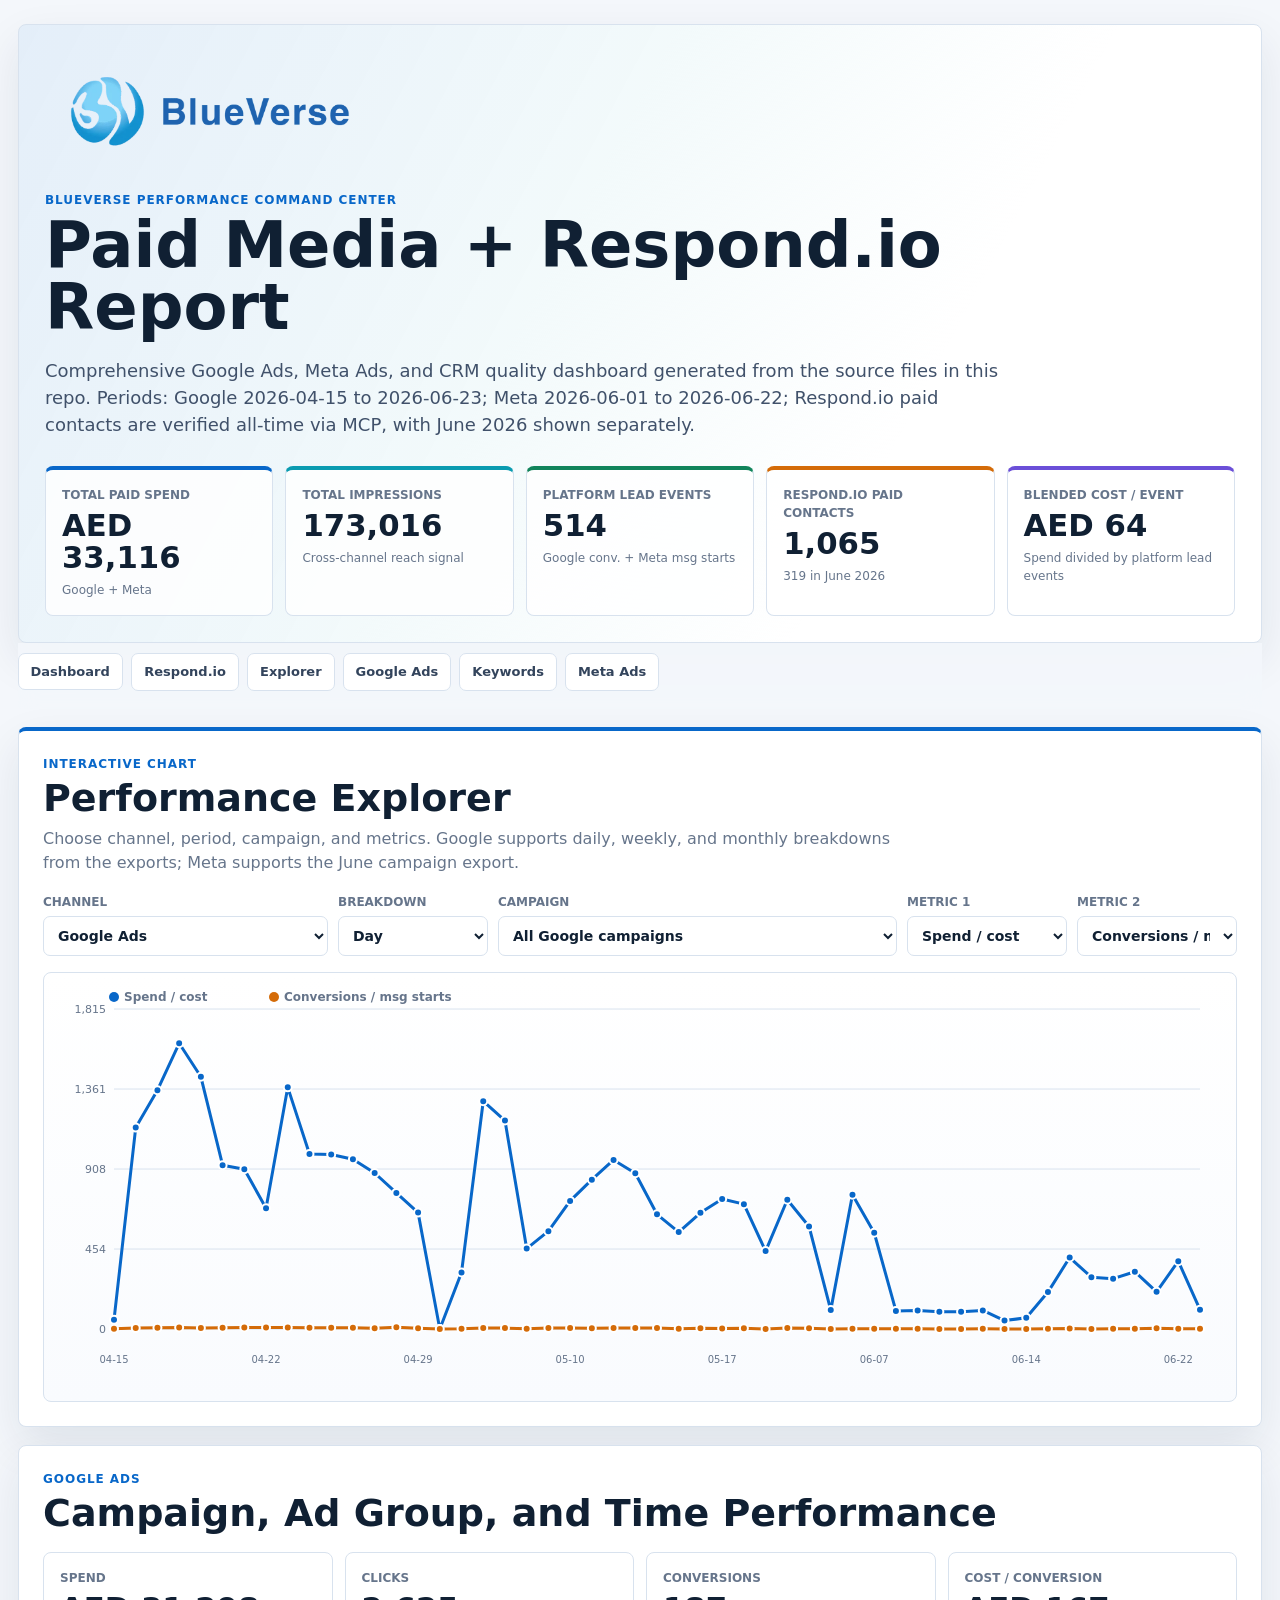
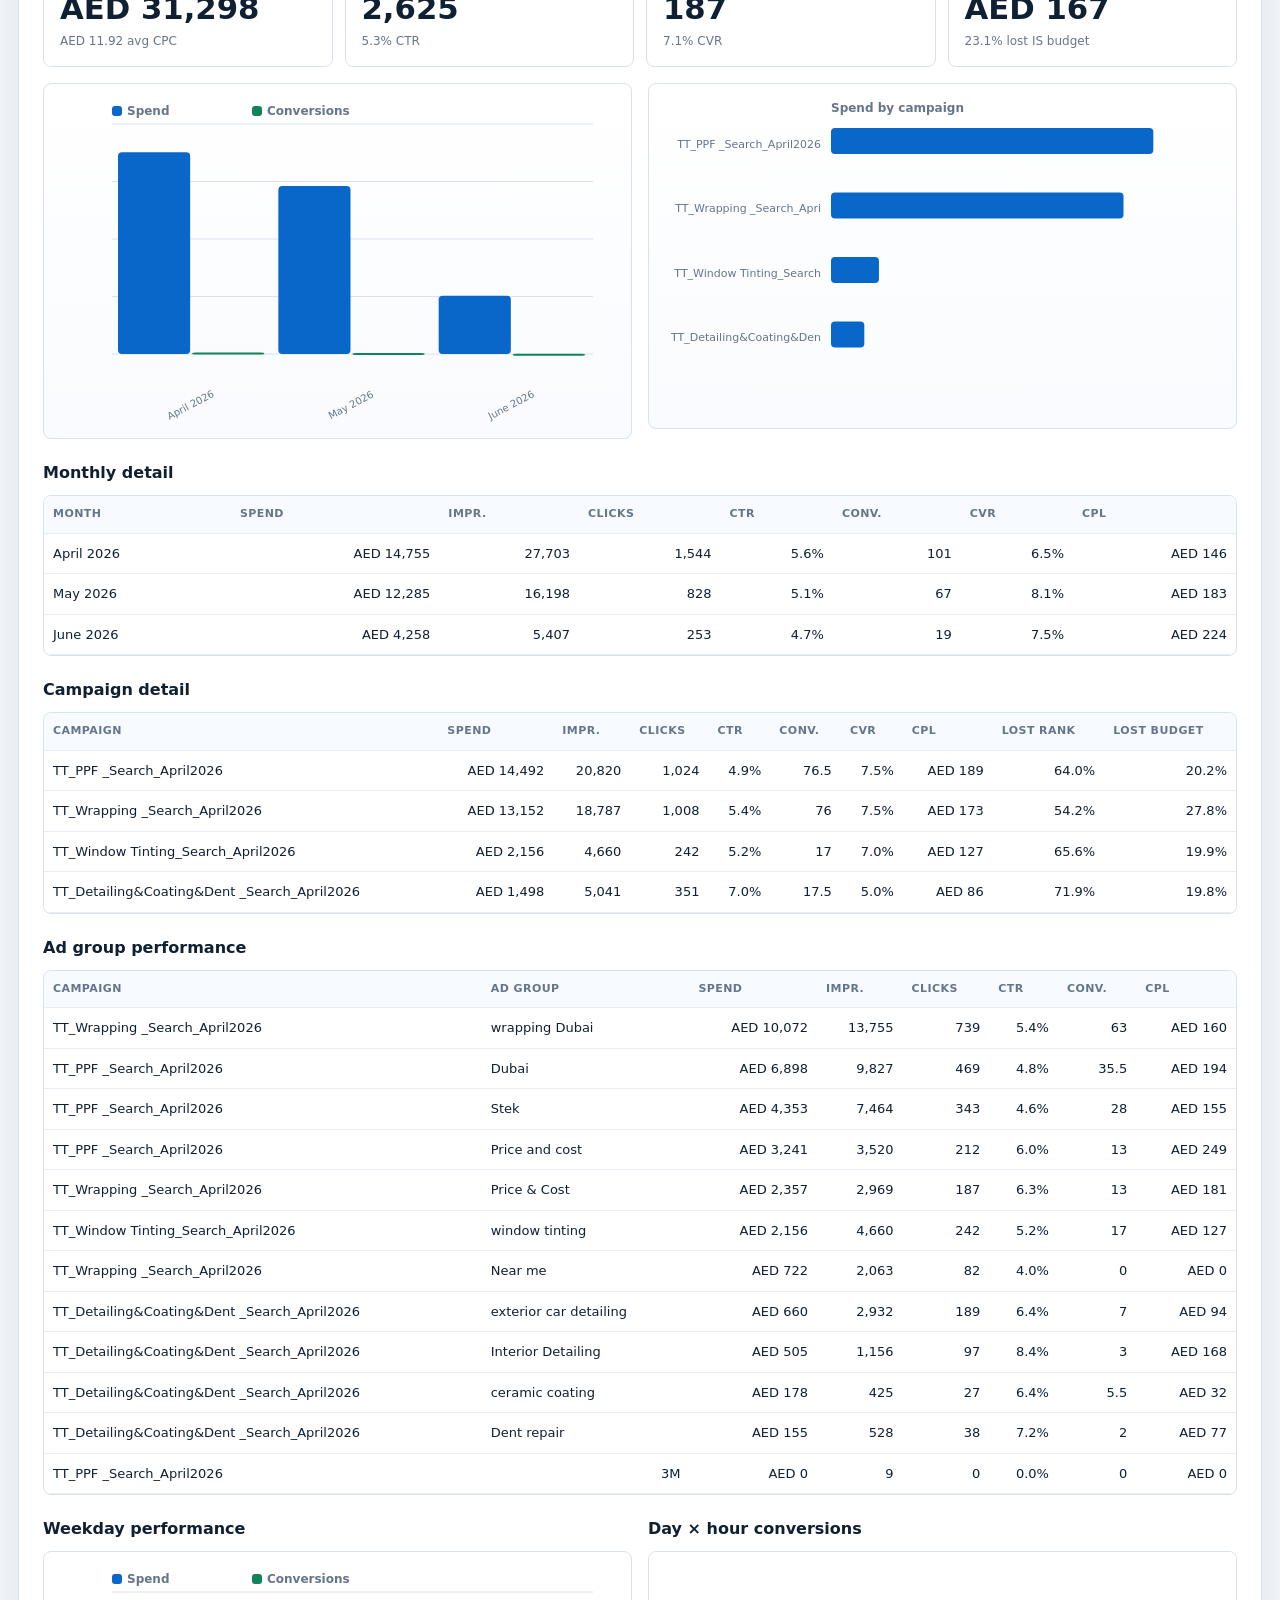
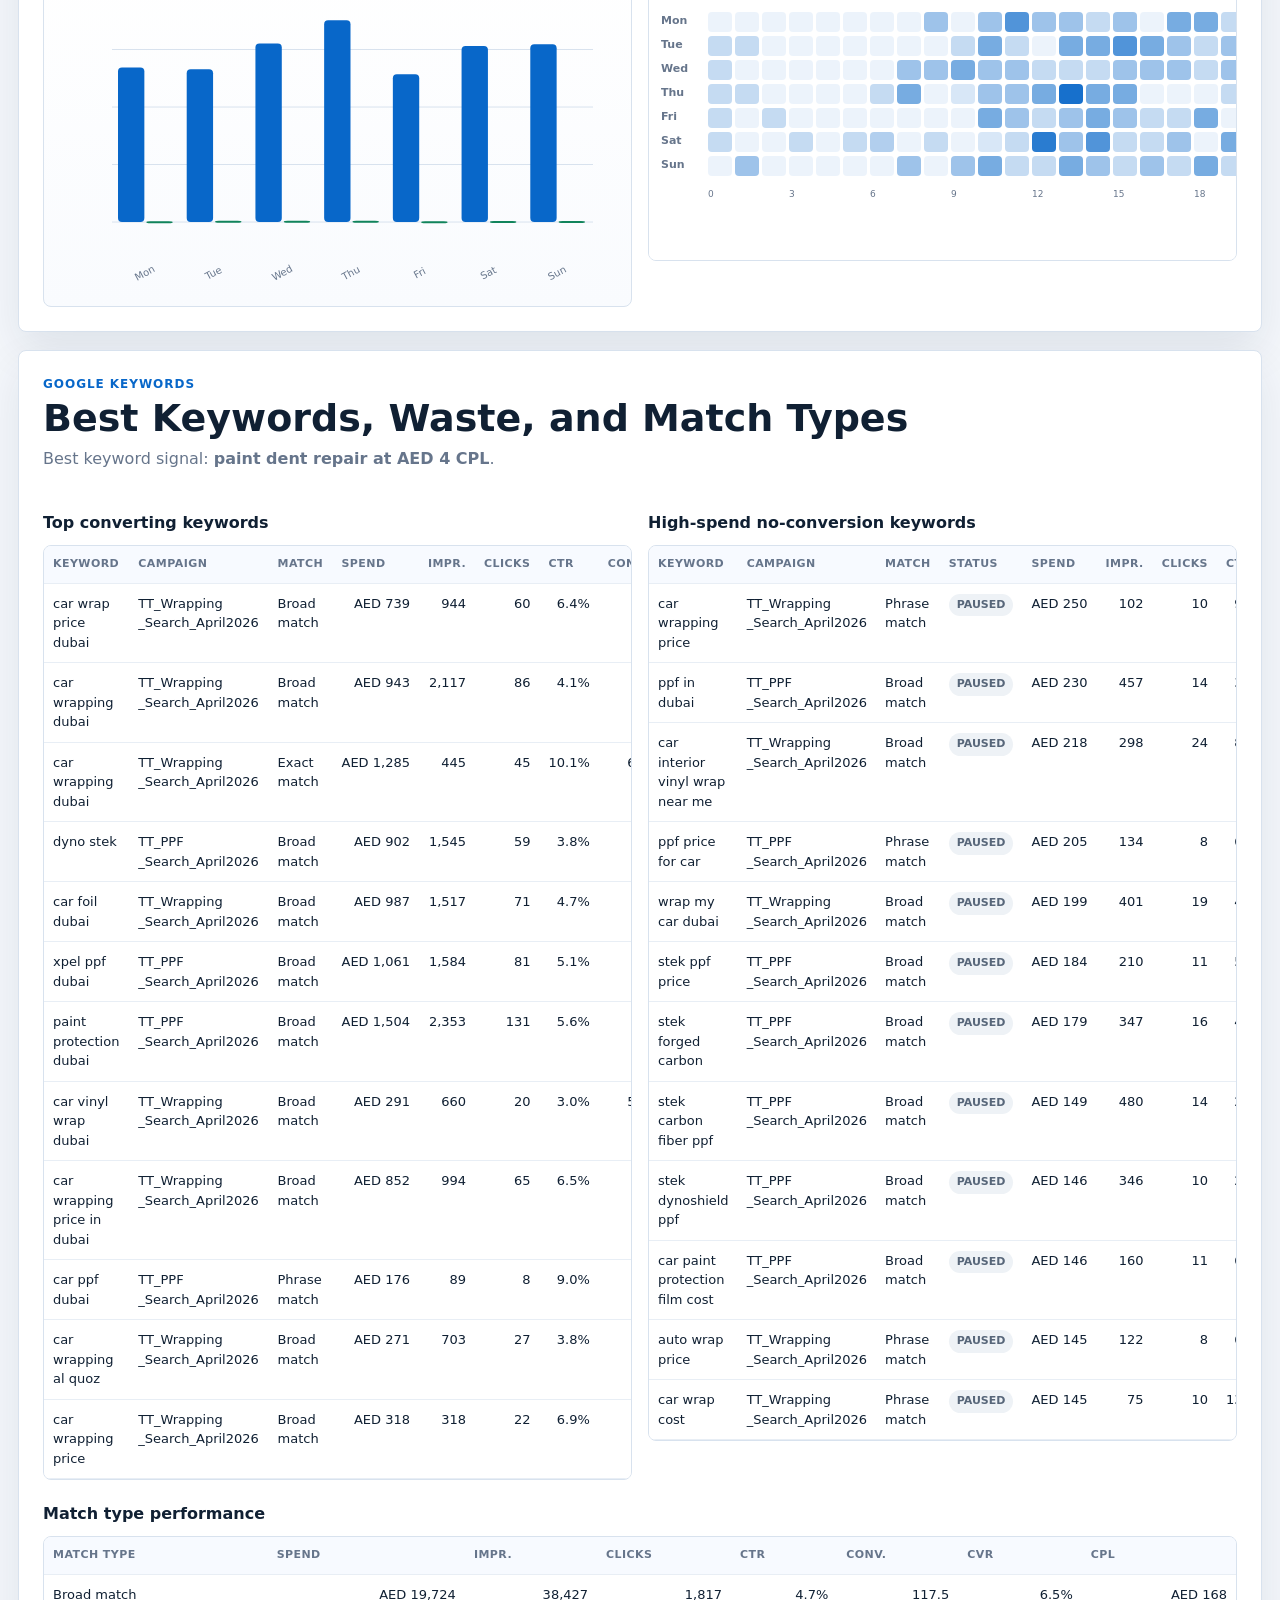
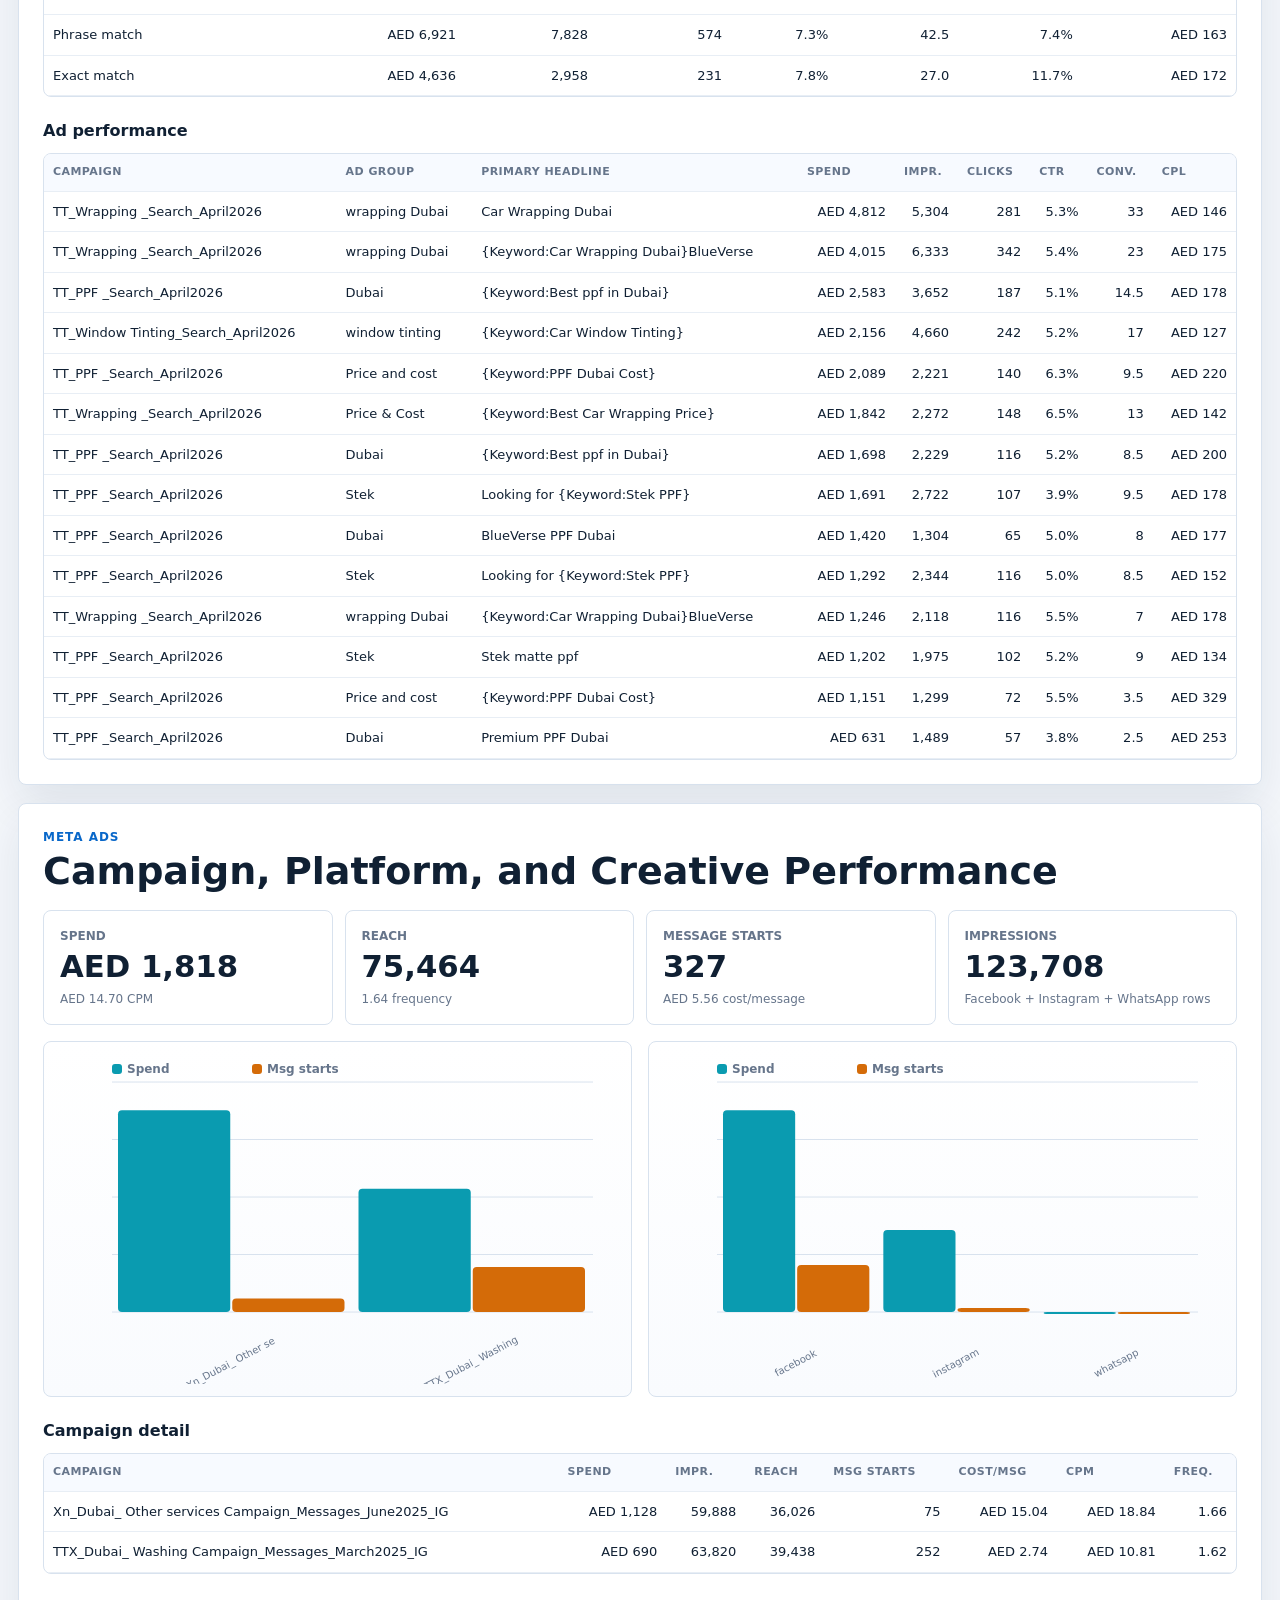
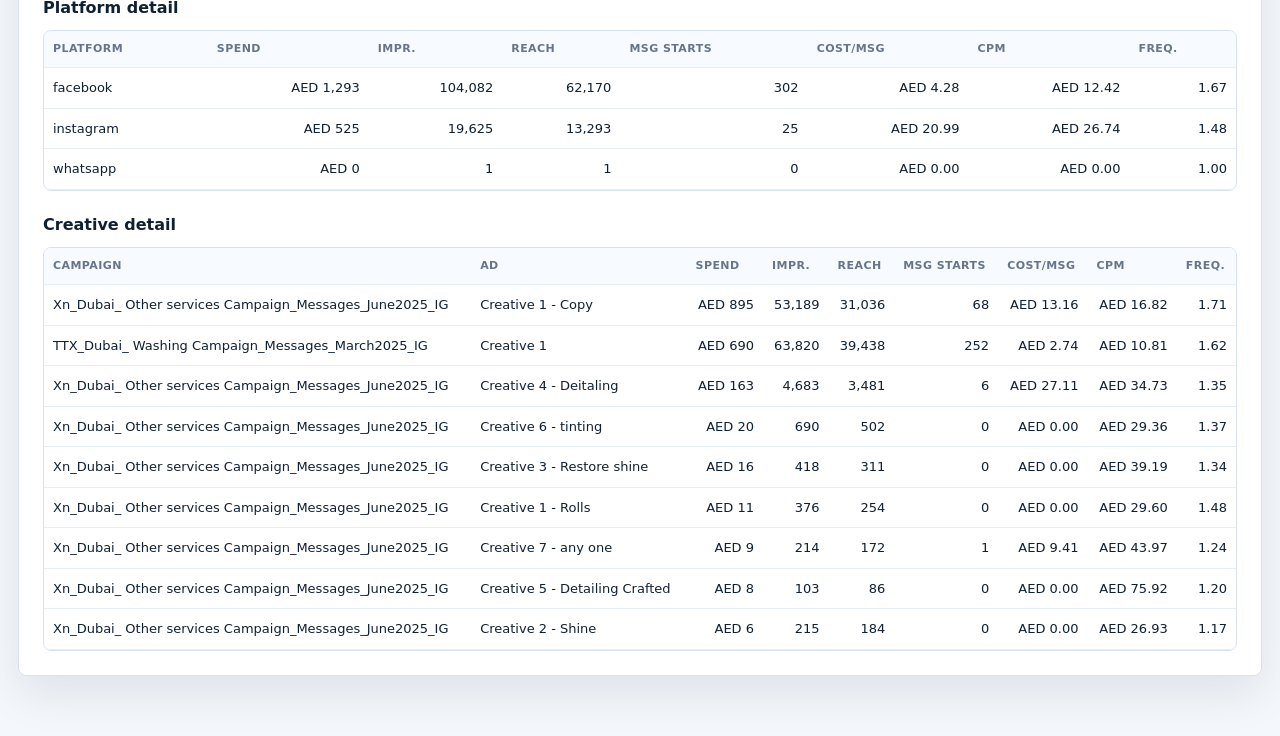
==== commit 966cb889: "refactor: split Blueverse report into shared-data pages; normalize Paid Ads medium; fix page titles," ====
--- a/paid.html
+++ b/paid.html
@@ -3,7 +3,7 @@
 <head>
   <meta charset="utf-8">
   <meta name="viewport" content="width=device-width, initial-scale=1">
-  <title>Blueverse Paid Media + Respond.io Report</title>
+  <title>Blueverse Paid Media Report</title>
   <style>
     :root {
       --bg: #f4f7fb;
@@ -297,7 +297,7 @@
 <main class="page">
 <header class="hero">
       <div class="brand-row">
-        <img class="brand-logo" src="[data-uri]" alt="BlueVerse logo">
+        <img class="brand-logo" src="./assets/blueverse-logo.png" alt="BlueVerse logo">
         <div>
           <p class="eyeline">Blueverse performance command center</p>
           <h1>Paid Media + Respond.io Report</h1>
@@ -494,7 +494,7 @@
       <h3>Platform detail</h3>
       <div class="table-wrap "><table><thead><tr><th>Platform</th><th>Spend</th><th>Impr.</th><th>Reach</th><th>Msg starts</th><th>Cost/msg</th><th>CPM</th><th>Freq.</th></tr></thead><tbody><tr><td class="">facebook</td><td class="num">AED 1,293</td><td class="num">104,082</td><td class="num">62,170</td><td class="num">302</td><td class="num">AED 4.28</td><td class="num">AED 12.42</td><td class="num">1.67</td></tr><tr><td class="">instagram</td><td class="num">AED 525</td><td class="num">19,625</td><td class="num">13,293</td><td class="num">25</td><td class="num">AED 20.99</td><td class="num">AED 26.74</td><td class="num">1.48</td></tr><tr><td class="">whatsapp</td><td class="num">AED 0</td><td class="num">1</td><td class="num">1</td><td class="num">0</td><td class="num">AED 0.00</td><td class="num">AED 0.00</td><td class="num">1.00</td></tr></tbody></table></div>
       <h3>Creative detail</h3>
-      <div class="table-wrap "><table><thead><tr><th>Ad</th><th>Ad</th><th>Spend</th><th>Impr.</th><th>Reach</th><th>Msg starts</th><th>Cost/msg</th><th>CPM</th><th>Freq.</th></tr></thead><tbody><tr><td class="">Xn_Dubai_ Other services Campaign_Messages_June2025_IG</td><td class="">Creative 1 - Copy</td><td class="num">AED 895</td><td class="num">53,189</td><td class="num">31,036</td><td class="num">68</td><td class="num">AED 13.16</td><td class="num">AED 16.82</td><td class="num">1.71</td></tr><tr><td class="">TTX_Dubai_ Washing Campaign_Messages_March2025_IG</td><td class="">Creative 1</td><td class="num">AED 690</td><td class="num">63,820</td><td class="num">39,438</td><td class="num">252</td><td class="num">AED 2.74</td><td class="num">AED 10.81</td><td class="num">1.62</td></tr><tr><td class="">Xn_Dubai_ Other services Campaign_Messages_June2025_IG</td><td class="">Creative 4 - Deitaling</td><td class="num">AED 163</td><td class="num">4,683</td><td class="num">3,481</td><td class="num">6</td><td class="num">AED 27.11</td><td class="num">AED 34.73</td><td class="num">1.35</td></tr><tr><td class="">Xn_Dubai_ Other services Campaign_Messages_June2025_IG</td><td class="">Creative 6 - tinting</td><td class="num">AED 20</td><td class="num">690</td><td class="num">502</td><td class="num">0</td><td class="num">AED 0.00</td><td class="num">AED 29.36</td><td class="num">1.37</td></tr><tr><td class="">Xn_Dubai_ Other services Campaign_Messages_June2025_IG</td><td class="">Creative 3 - Restore shine</td><td class="num">AED 16</td><td class="num">418</td><td class="num">311</td><td class="num">0</td><td class="num">AED 0.00</td><td class="num">AED 39.19</td><td class="num">1.34</td></tr><tr><td class="">Xn_Dubai_ Other services Campaign_Messages_June2025_IG</td><td class="">Creative 1 - Rolls</td><td class="num">AED 11</td><td class="num">376</td><td class="num">254</td><td class="num">0</td><td class="num">AED 0.00</td><td class="num">AED 29.60</td><td class="num">1.48</td></tr><tr><td class="">Xn_Dubai_ Other services Campaign_Messages_June2025_IG</td><td class="">Creative 7 - any one</td><td class="num">AED 9</td><td class="num">214</td><td class="num">172</td><td class="num">1</td><td class="num">AED 9.41</td><td class="num">AED 43.97</td><td class="num">1.24</td></tr><tr><td class="">Xn_Dubai_ Other services Campaign_Messages_June2025_IG</td><td class="">Creative 5 - Detailing Crafted</td><td class="num">AED 8</td><td class="num">103</td><td class="num">86</td><td class="num">0</td><td class="num">AED 0.00</td><td class="num">AED 75.92</td><td class="num">1.20</td></tr><tr><td class="">Xn_Dubai_ Other services Campaign_Messages_June2025_IG</td><td class="">Creative 2 - Shine</td><td class="num">AED 6</td><td class="num">215</td><td class="num">184</td><td class="num">0</td><td class="num">AED 0.00</td><td class="num">AED 26.93</td><td class="num">1.17</td></tr></tbody></table></div>
+      <div class="table-wrap "><table><thead><tr><th>Campaign</th><th>Ad</th><th>Spend</th><th>Impr.</th><th>Reach</th><th>Msg starts</th><th>Cost/msg</th><th>CPM</th><th>Freq.</th></tr></thead><tbody><tr><td class="">Xn_Dubai_ Other services Campaign_Messages_June2025_IG</td><td class="">Creative 1 - Copy</td><td class="num">AED 895</td><td class="num">53,189</td><td class="num">31,036</td><td class="num">68</td><td class="num">AED 13.16</td><td class="num">AED 16.82</td><td class="num">1.71</td></tr><tr><td class="">TTX_Dubai_ Washing Campaign_Messages_March2025_IG</td><td class="">Creative 1</td><td class="num">AED 690</td><td class="num">63,820</td><td class="num">39,438</td><td class="num">252</td><td class="num">AED 2.74</td><td class="num">AED 10.81</td><td class="num">1.62</td></tr><tr><td class="">Xn_Dubai_ Other services Campaign_Messages_June2025_IG</td><td class="">Creative 4 - Deitaling</td><td class="num">AED 163</td><td class="num">4,683</td><td class="num">3,481</td><td class="num">6</td><td class="num">AED 27.11</td><td class="num">AED 34.73</td><td class="num">1.35</td></tr><tr><td class="">Xn_Dubai_ Other services Campaign_Messages_June2025_IG</td><td class="">Creative 6 - tinting</td><td class="num">AED 20</td><td class="num">690</td><td class="num">502</td><td class="num">0</td><td class="num">AED 0.00</td><td class="num">AED 29.36</td><td class="num">1.37</td></tr><tr><td class="">Xn_Dubai_ Other services Campaign_Messages_June2025_IG</td><td class="">Creative 3 - Restore shine</td><td class="num">AED 16</td><td class="num">418</td><td class="num">311</td><td class="num">0</td><td class="num">AED 0.00</td><td class="num">AED 39.19</td><td class="num">1.34</td></tr><tr><td class="">Xn_Dubai_ Other services Campaign_Messages_June2025_IG</td><td class="">Creative 1 - Rolls</td><td class="num">AED 11</td><td class="num">376</td><td class="num">254</td><td class="num">0</td><td class="num">AED 0.00</td><td class="num">AED 29.60</td><td class="num">1.48</td></tr><tr><td class="">Xn_Dubai_ Other services Campaign_Messages_June2025_IG</td><td class="">Creative 7 - any one</td><td class="num">AED 9</td><td class="num">214</td><td class="num">172</td><td class="num">1</td><td class="num">AED 9.41</td><td class="num">AED 43.97</td><td class="num">1.24</td></tr><tr><td class="">Xn_Dubai_ Other services Campaign_Messages_June2025_IG</td><td class="">Creative 5 - Detailing Crafted</td><td class="num">AED 8</td><td class="num">103</td><td class="num">86</td><td class="num">0</td><td class="num">AED 0.00</td><td class="num">AED 75.92</td><td class="num">1.20</td></tr><tr><td class="">Xn_Dubai_ Other services Campaign_Messages_June2025_IG</td><td class="">Creative 2 - Shine</td><td class="num">AED 6</td><td class="num">215</td><td class="num">184</td><td class="num">0</td><td class="num">AED 0.00</td><td class="num">AED 26.93</td><td class="num">1.17</td></tr></tbody></table></div>
     </section>
   </main>
 
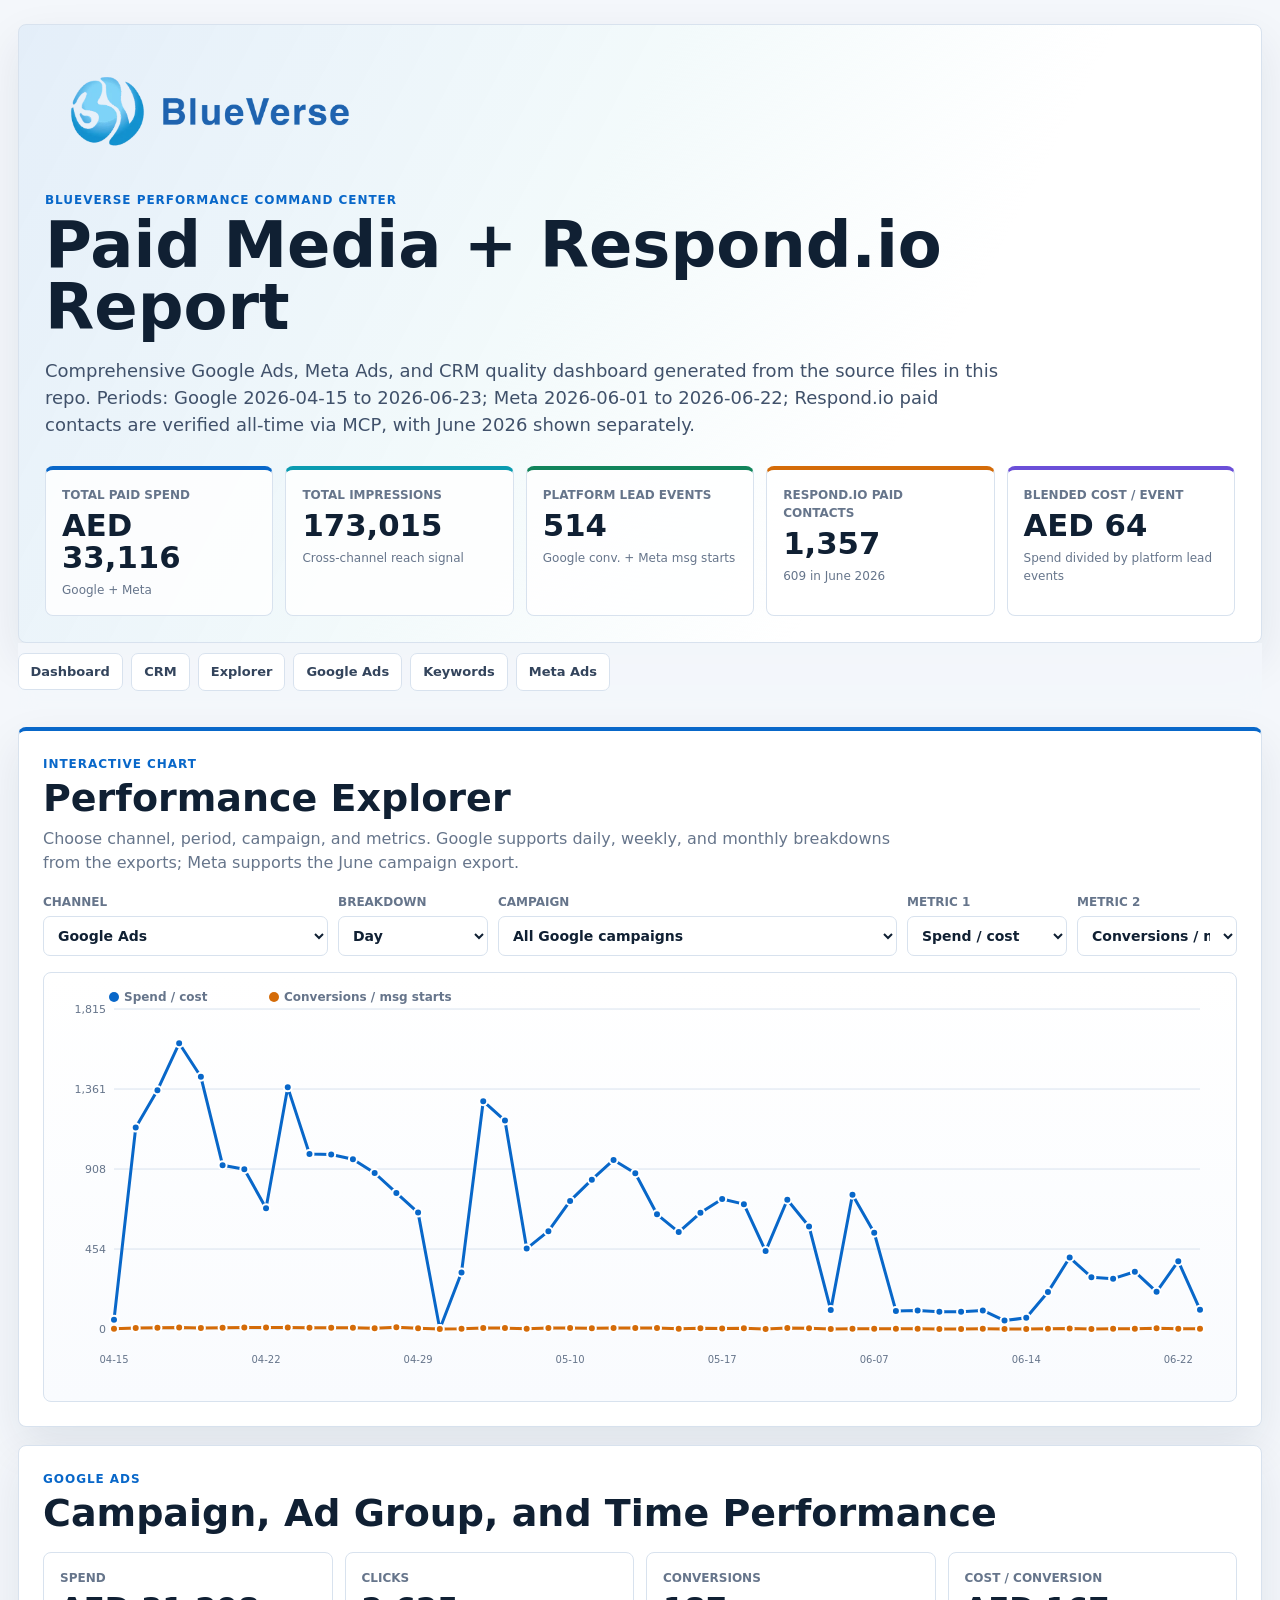
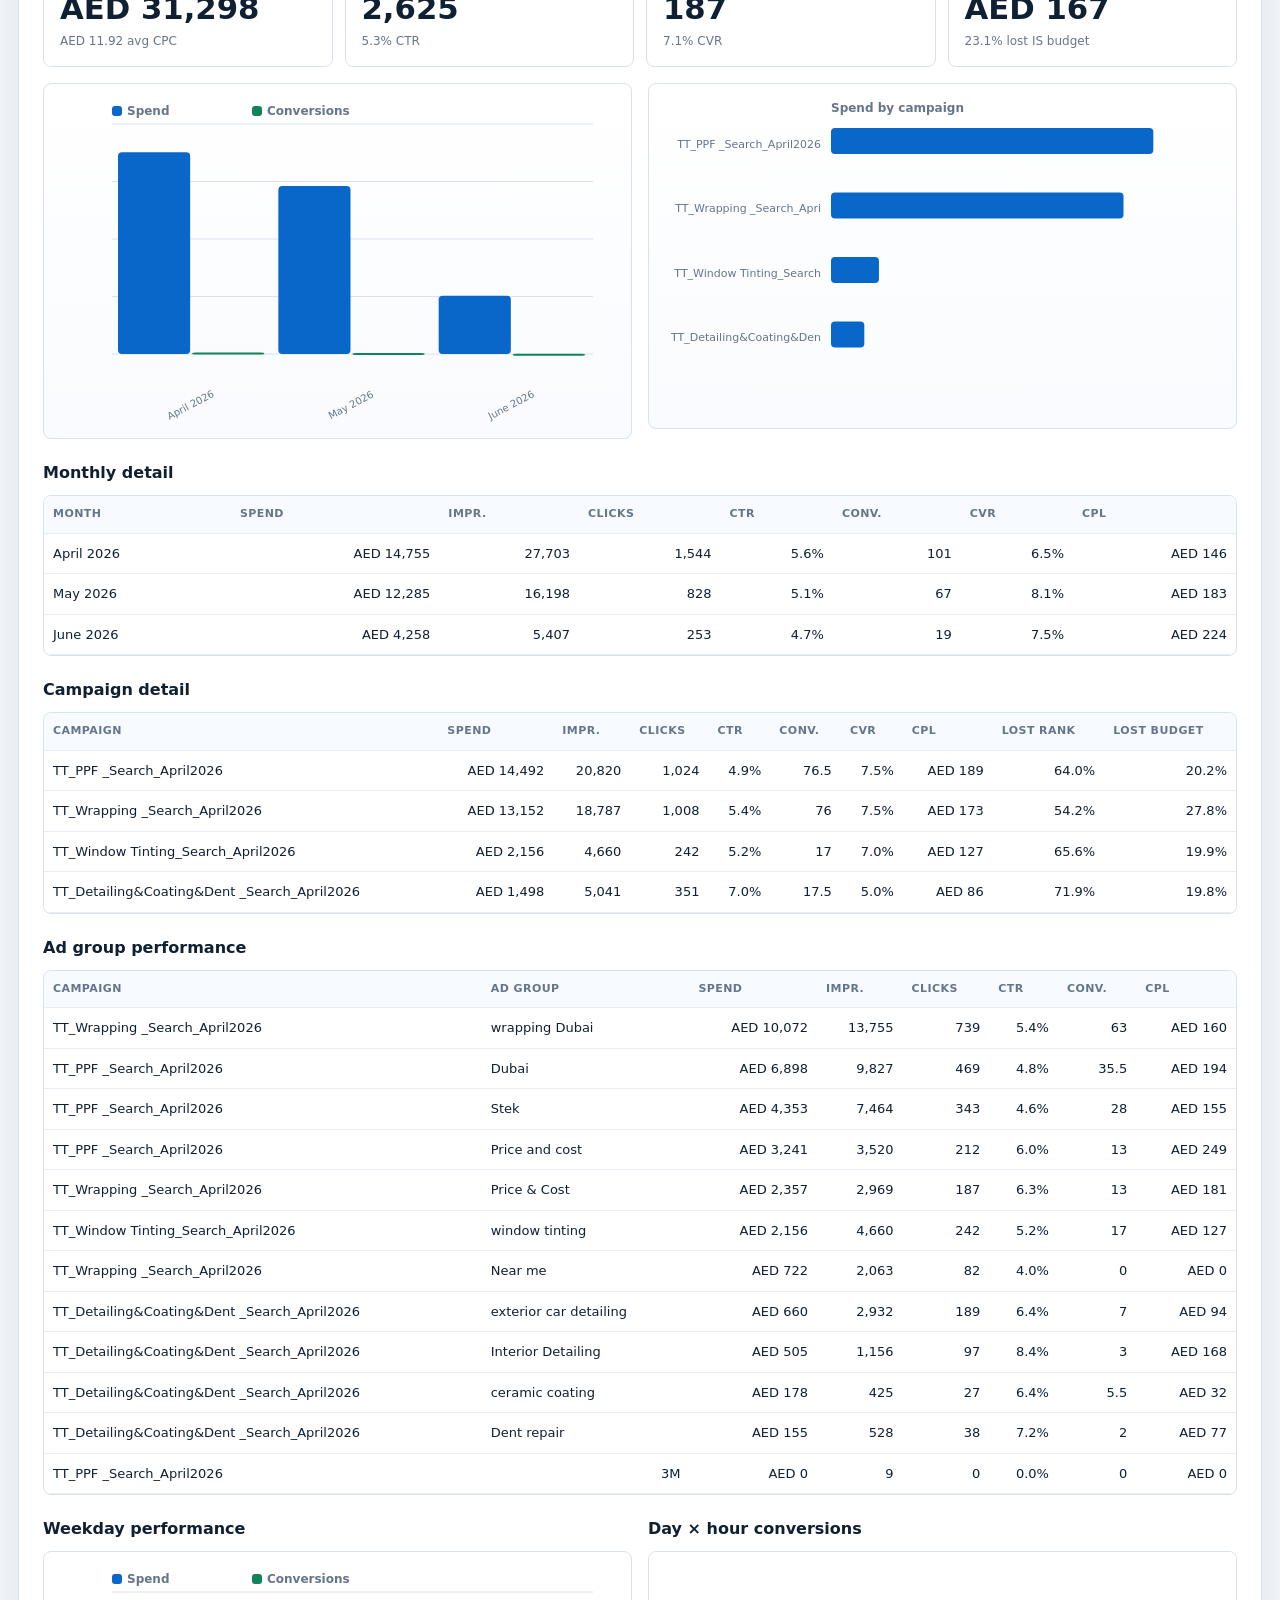
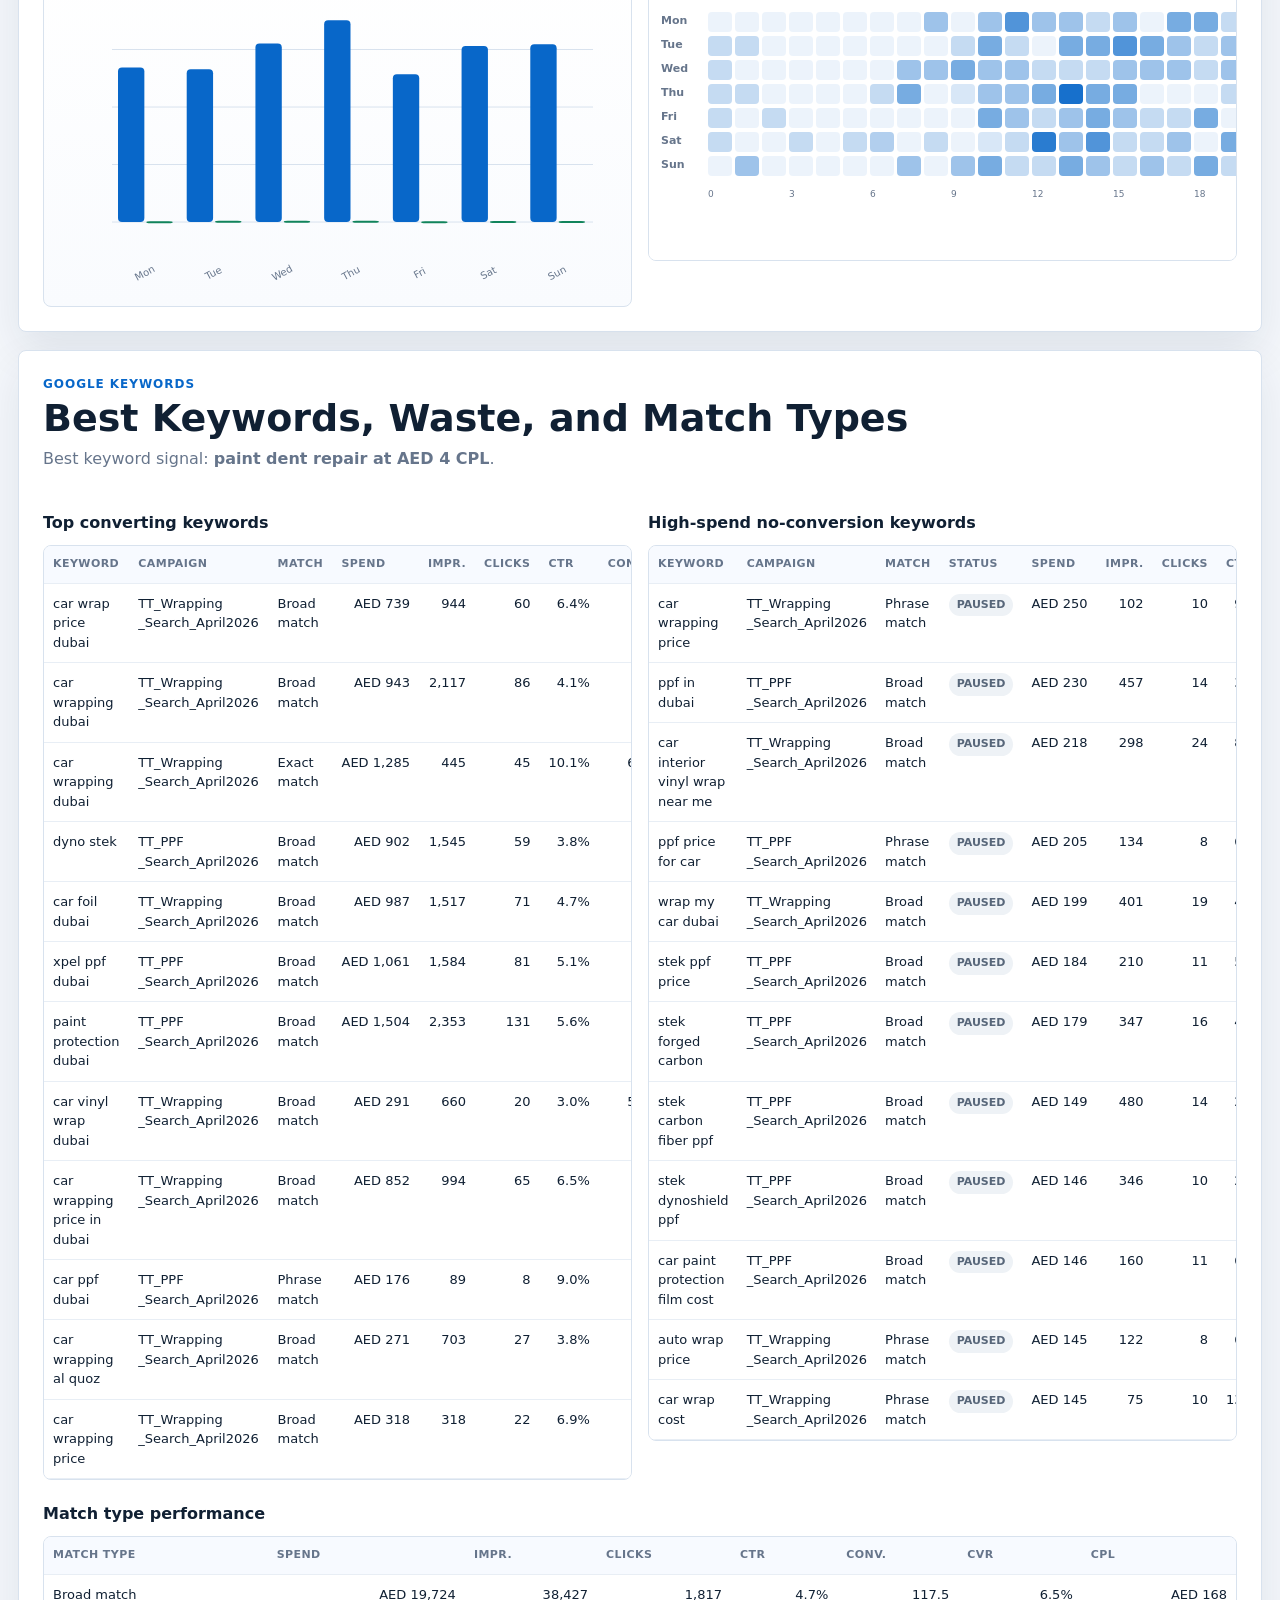
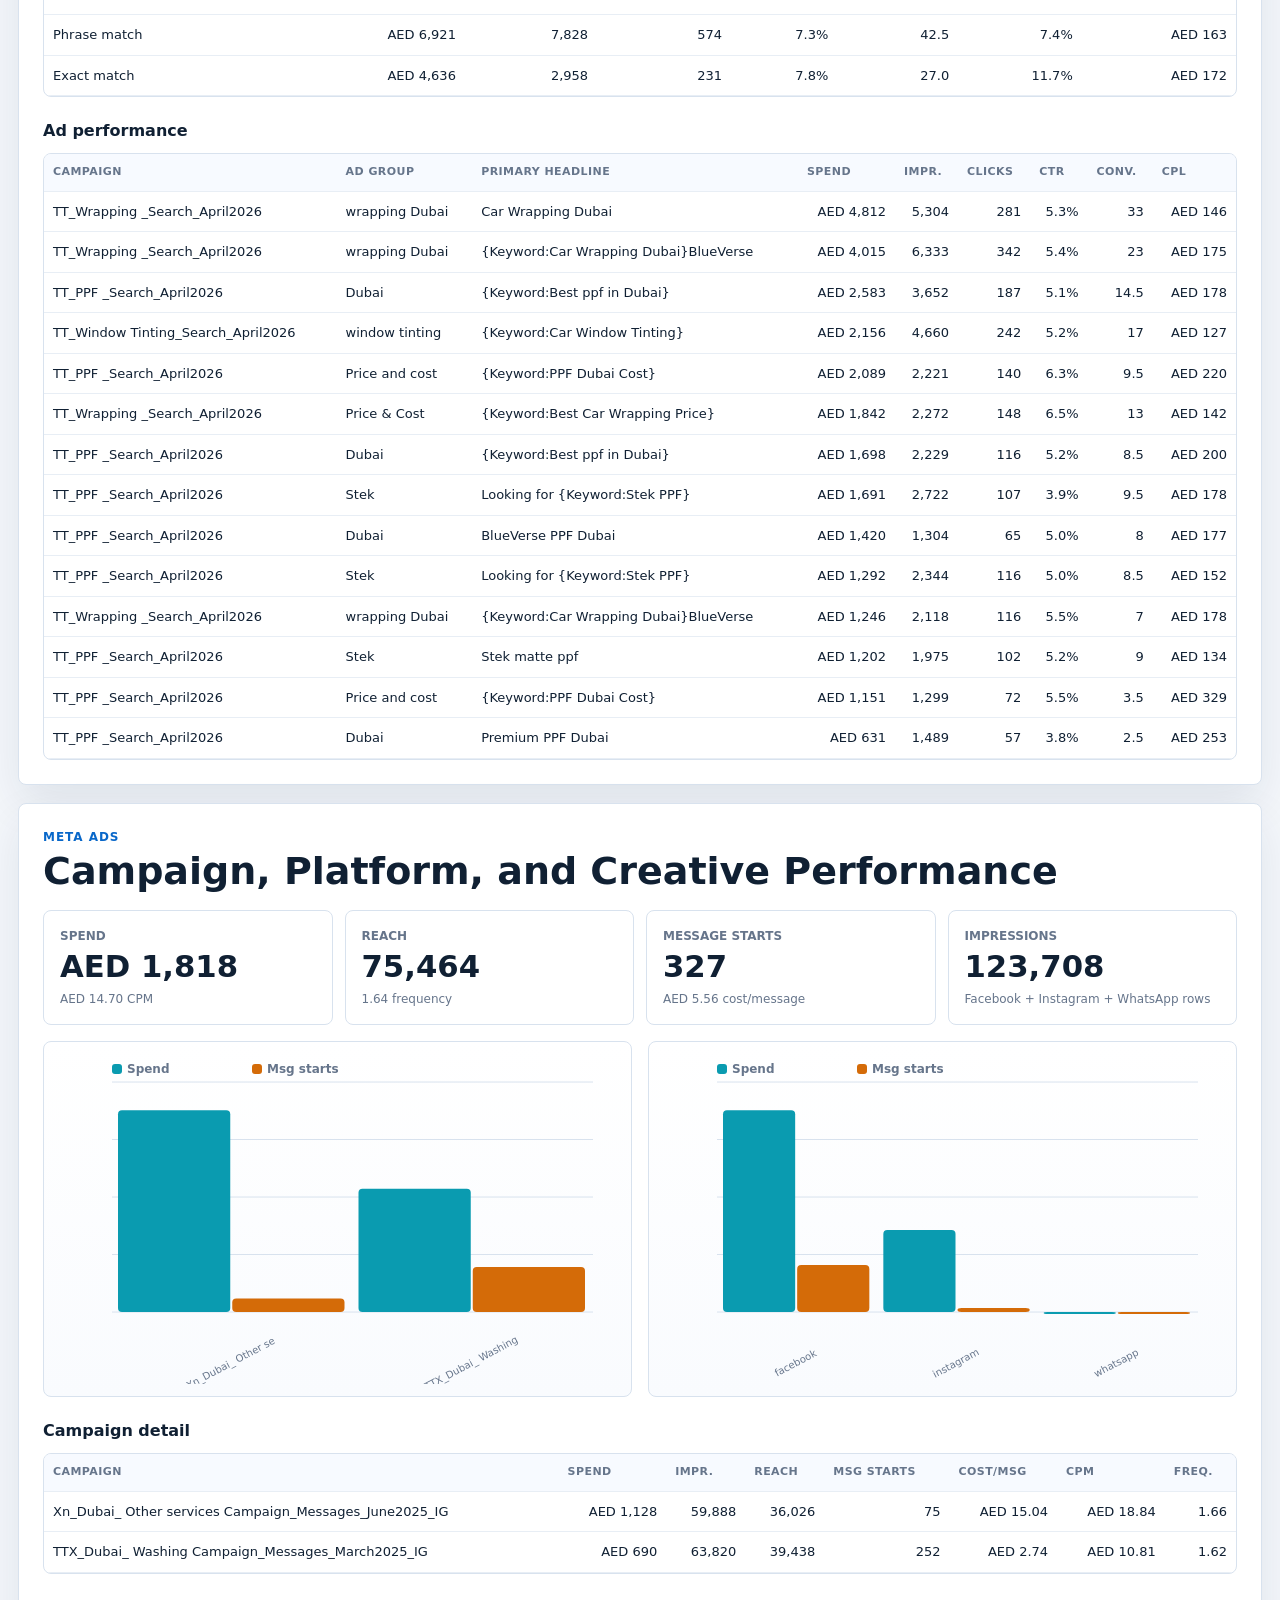
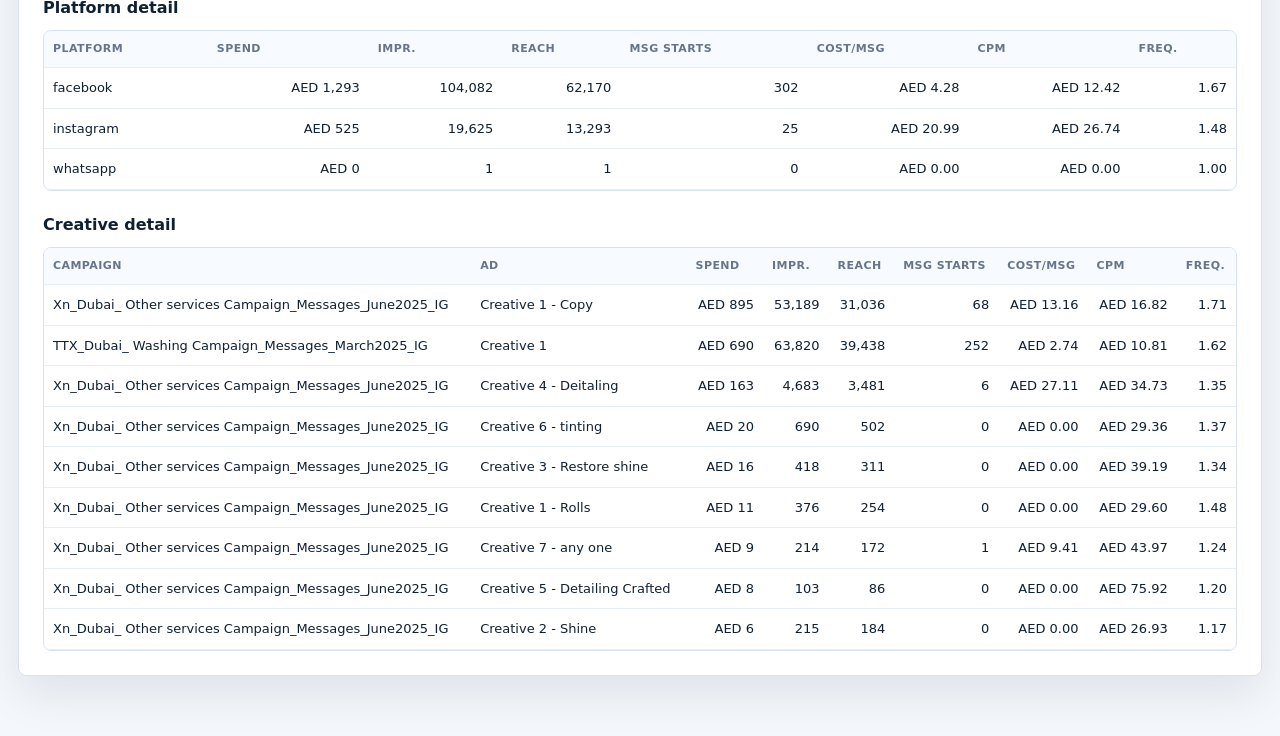
==== commit 7852b06b: "Restructure frontend: shared src/styles.css + src/index.js, dynamic hero KPIs on index/paid, rebuilt" ====
--- a/paid.html
+++ b/paid.html
@@ -4,294 +4,7 @@
   <meta charset="utf-8">
   <meta name="viewport" content="width=device-width, initial-scale=1">
   <title>Blueverse Paid Media Report</title>
-  <style>
-    :root {
-      --bg: #f4f7fb;
-      --surface: #ffffff;
-      --surface-2: #eef5ff;
-      --ink: #102033;
-      --muted: #66758b;
-      --line: #d8e2ee;
-      --blue: #0867c9;
-      --cyan: #0a9bb0;
-      --green: #11845b;
-      --orange: #d46b08;
-      --violet: #6b4fd8;
-      --red: #c43d3d;
-      --shadow: 0 18px 46px rgba(15, 37, 66, 0.09);
-      --radius: 8px;
-    }
-    * { box-sizing: border-box; }
-    html { scroll-behavior: smooth; }
-    body {
-      margin: 0;
-      background: var(--bg);
-      color: var(--ink);
-      font-family: Inter, ui-sans-serif, system-ui, -apple-system, BlinkMacSystemFont, "Segoe UI", sans-serif;
-      line-height: 1.5;
-    }
-    .page { width: min(1440px, calc(100% - 36px)); margin: 0 auto; padding: 24px 0 60px; }
-    .hero, .panel {
-      background: var(--surface);
-      border: 1px solid var(--line);
-      border-radius: var(--radius);
-      box-shadow: var(--shadow);
-    }
-    .hero {
-      padding: 26px;
-      min-height: 440px;
-      display: flex;
-      flex-direction: column;
-      justify-content: space-between;
-      background:
-        linear-gradient(118deg, rgba(8,103,201,0.11), rgba(10,155,176,0.05) 42%, rgba(255,255,255,0.94) 70%),
-        var(--surface);
-    }
-    .brand-row { display: flex; align-items: flex-start; gap: 18px; flex-direction: column; }
-    .brand-mark {
-      width: 54px; height: 54px; border-radius: 14px;
-      display: grid; place-items: center;
-      background: linear-gradient(135deg, var(--blue), var(--cyan));
-      color: white; font-weight: 800; font-size: 26px;
-      box-shadow: 0 12px 28px rgba(8,103,201,0.24);
-    }
-    .brand-logo {
-      display: block;
-      width: min(330px, 72vw);
-      height: auto;
-      object-fit: contain;
-      margin-bottom: 2px;
-    }
-    .eyeline, .label {
-      margin: 0 0 5px;
-      color: var(--blue);
-      font-size: 12px;
-      font-weight: 800;
-      text-transform: uppercase;
-      letter-spacing: .08em;
-    }
-    h1, h2, h3 { letter-spacing: 0; }
-    h1 { margin: 0; font-size: clamp(34px, 5vw, 64px); line-height: .98; max-width: 980px; }
-    .hero-copy { max-width: 960px; color: #40516a; font-size: 18px; margin: 18px 0 28px; }
-    .hero-grid, .kpi-grid {
-      display: grid;
-      grid-template-columns: repeat(5, minmax(0, 1fr));
-      gap: 12px;
-    }
-    .kpi {
-      border: 1px solid var(--line);
-      border-radius: var(--radius);
-      padding: 16px;
-      background: rgba(255,255,255,.84);
-      min-width: 0;
-    }
-    .kpi span { display: block; color: var(--muted); font-size: 12px; font-weight: 700; text-transform: uppercase; }
-    .kpi strong { display: block; margin-top: 5px; font-size: clamp(20px, 2.4vw, 31px); line-height: 1.05; word-break: break-word; }
-    .kpi small { display: block; margin-top: 8px; color: var(--muted); font-size: 12px; }
-    .kpi.blue { border-top: 4px solid var(--blue); }
-    .kpi.cyan { border-top: 4px solid var(--cyan); }
-    .kpi.green { border-top: 4px solid var(--green); }
-    .kpi.orange { border-top: 4px solid var(--orange); }
-    .kpi.violet { border-top: 4px solid var(--violet); }
-    .toc {
-      position: sticky; top: 10px; z-index: 10;
-      display: flex; flex-wrap: wrap; gap: 8px;
-      padding: 10px 0 18px;
-      background: rgba(244,247,251,.92);
-      backdrop-filter: blur(10px);
-    }
-    .toc a {
-      text-decoration: none;
-      color: #33445c;
-      background: var(--surface);
-      border: 1px solid var(--line);
-      padding: 8px 12px;
-      border-radius: 7px;
-      font-size: 13px;
-      font-weight: 700;
-    }
-    .toc a:hover { border-color: var(--blue); color: var(--blue); }
-    .panel { padding: 24px; margin-top: 18px; }
-    .primary-panel { border-top: 4px solid var(--blue); }
-    .warning-panel { border-top: 4px solid var(--orange); }
-    .section-head {
-      display: flex;
-      justify-content: space-between;
-      align-items: end;
-      gap: 20px;
-      margin-bottom: 18px;
-    }
-    h2 { margin: 0; font-size: clamp(24px, 3vw, 38px); line-height: 1.08; }
-    h3 { margin: 22px 0 10px; font-size: 16px; }
-    .section-head p:not(.label), .panel > p { color: var(--muted); margin: 8px 0 0; max-width: 880px; }
-    .compact { grid-template-columns: repeat(4, minmax(0, 1fr)); margin: 16px 0; }
-    .split { display: grid; grid-template-columns: repeat(4, minmax(0, 1fr)); gap: 14px; }
-    .hero-grid > *, .kpi-grid > *, .split > *, .grid-two > *, .control-grid > * { min-width: 0; }
-    .insight-card {
-      background: #f8fbff;
-      border: 1px solid var(--line);
-      border-radius: var(--radius);
-      padding: 16px;
-      min-width: 0;
-    }
-    .insight-card h3 { margin: 0 0 8px; }
-    .insight-card p { margin: 0; color: #40516a; }
-    .grid-two { display: grid; grid-template-columns: minmax(0, 1fr) minmax(0, 1fr); gap: 16px; align-items: start; }
-    .filter-row {
-      display: flex;
-      align-items: center;
-      justify-content: space-between;
-      gap: 14px;
-      margin: 8px 0 18px;
-      flex-wrap: wrap;
-    }
-    .segmented {
-      display: inline-flex;
-      border: 1px solid var(--line);
-      border-radius: 8px;
-      background: #f7faff;
-      padding: 3px;
-      gap: 3px;
-    }
-    .segmented button {
-      appearance: none;
-      border: 0;
-      border-radius: 6px;
-      background: transparent;
-      color: #40516a;
-      padding: 8px 12px;
-      min-height: 36px;
-      font: inherit;
-      font-size: 13px;
-      font-weight: 800;
-      cursor: pointer;
-    }
-    .segmented button.active {
-      background: var(--blue);
-      color: white;
-      box-shadow: 0 5px 14px rgba(8,103,201,0.18);
-    }
-    .data-note {
-      margin: 0;
-      color: var(--muted);
-      font-size: 12px;
-      max-width: 760px;
-    }
-    .control-grid {
-      display: grid;
-      grid-template-columns: 1fr 150px 1.4fr 160px 160px;
-      gap: 10px;
-      margin: 12px 0 16px;
-    }
-    label { color: var(--muted); font-size: 12px; font-weight: 800; text-transform: uppercase; }
-    select {
-      display: block;
-      width: 100%;
-      margin-top: 5px;
-      border: 1px solid var(--line);
-      border-radius: 7px;
-      padding: 10px;
-      background: white;
-      color: var(--ink);
-      font: inherit;
-      font-size: 14px;
-      text-transform: none;
-    }
-    .chart-shell {
-      width: 100%;
-      min-height: 310px;
-      border: 1px solid var(--line);
-      background: linear-gradient(180deg, #fff, #f9fbfe);
-      border-radius: var(--radius);
-      padding: 12px;
-      overflow: hidden;
-    }
-    .chart-shell.tall { min-height: 430px; }
-    svg { display: block; width: 100%; height: 100%; min-height: 280px; }
-    .chart-shell.tall svg { min-height: 390px; }
-    .table-wrap { width: 100%; max-width: 100%; min-width: 0; overflow-x: auto; border: 1px solid var(--line); border-radius: var(--radius); background: white; }
-    table { width: 100%; border-collapse: collapse; font-size: 13px; min-width: 760px; }
-    th, td { padding: 10px 9px; border-bottom: 1px solid #e8eef5; text-align: left; vertical-align: top; }
-    th { color: var(--muted); font-size: 11px; text-transform: uppercase; letter-spacing: .04em; background: #f7faff; white-space: nowrap; }
-    td.num { text-align: right; font-variant-numeric: tabular-nums; white-space: nowrap; }
-    tbody tr:hover td { background: #f8fbff; }
-    .badge {
-      display: inline-flex; align-items: center;
-      min-height: 22px;
-      padding: 3px 8px;
-      border-radius: 999px;
-      font-size: 11px;
-      font-weight: 800;
-      text-transform: uppercase;
-      white-space: nowrap;
-    }
-    .badge.good, .action-scale { background: #dcf7eb; color: #096344; }
-    .badge.muted { background: #eef2f6; color: #576679; }
-    .action-keep { background: #e5f1ff; color: #08539b; }
-    .action-monitor { background: #fff2d8; color: #805002; }
-    .action-pause { background: #ffe1e1; color: #982626; }
-    .action-negative-candidate { background: #f0e9ff; color: #5634aa; }
-    .funnel { display: grid; gap: 10px; margin: 10px 0 22px; }
-    .funnel-step {
-      width: var(--w);
-      min-width: min(100%, 320px);
-      background: linear-gradient(90deg, rgba(8,103,201,.12), rgba(10,155,176,.08));
-      border: 1px solid var(--line);
-      border-left: 5px solid var(--blue);
-      border-radius: var(--radius);
-      padding: 12px 16px;
-    }
-    .funnel-step span { color: var(--muted); font-size: 12px; font-weight: 800; text-transform: uppercase; }
-    .funnel-step strong { display: block; font-size: 26px; line-height: 1.1; }
-    .funnel-step small { color: var(--muted); }
-    .heatmap {
-      border: 1px solid var(--line);
-      border-radius: var(--radius);
-      padding: 12px;
-      background: white;
-      min-height: 310px;
-      display: grid;
-      align-content: center;
-      overflow-x: auto;
-    }
-    .heat-row { display: grid; grid-template-columns: 44px repeat(24, 24px); gap: 3px; align-items: center; margin-bottom: 4px; }
-    .heat-label { color: var(--muted); font-size: 11px; font-weight: 800; }
-    .heat-cell { width: 24px; height: 20px; border-radius: 4px; background: rgba(8,103,201,.1); }
-    .heat-axis { display: grid; grid-template-columns: 44px repeat(24, 24px); gap: 3px; margin-top: 8px; color: var(--muted); font-size: 9px; }
-    .gap-list { margin: 0; padding-left: 20px; color: #3e4e64; }
-    .gap-list li { margin-bottom: 10px; }
-    .tooltip {
-      position: fixed;
-      pointer-events: none;
-      z-index: 50;
-      background: #0f2035;
-      color: white;
-      padding: 7px 9px;
-      border-radius: 6px;
-      font-size: 12px;
-      opacity: 0;
-      transform: translate(-50%, -120%);
-      transition: opacity .12s ease;
-      max-width: 260px;
-    }
-    @media (max-width: 1120px) {
-      .hero-grid, .kpi-grid, .compact { grid-template-columns: repeat(2, minmax(0, 1fr)); }
-      .split { grid-template-columns: repeat(2, minmax(0, 1fr)); }
-      .control-grid { grid-template-columns: repeat(2, minmax(0, 1fr)); }
-    }
-    @media (max-width: 760px) {
-      .page { width: min(100% - 20px, 1440px); padding-top: 10px; }
-      .hero, .panel { padding: 16px; }
-      .hero { min-height: auto; }
-      .hero-grid, .kpi-grid, .compact, .split, .grid-two, .control-grid { grid-template-columns: 1fr; }
-      .brand-mark { width: 46px; height: 46px; }
-      .toc { top: 0; padding-bottom: 10px; }
-      .chart-shell, .chart-shell.tall { min-height: 340px; }
-      .funnel-step { width: 100%; }
-      .segmented { width: 100%; display: grid; grid-template-columns: repeat(3, minmax(0, 1fr)); }
-      .segmented button { padding-inline: 6px; }
-    }
-  </style>
+  <link rel="stylesheet" href="src/styles.css">
 </head>
 <body>
 <main class="page">
@@ -304,47 +17,11 @@
         </div>
       </div>
       <p class="hero-copy">Comprehensive Google Ads, Meta Ads, and CRM quality dashboard generated from the source files in this repo. Periods: Google 2026-04-15 to 2026-06-23; Meta 2026-06-01 to 2026-06-22; Respond.io paid contacts are verified all-time via MCP, with June 2026 shown separately.</p>
-      <div class="hero-grid">
-        
-      <article class="kpi blue">
-        <span>Total paid spend</span>
-        <strong>AED 33,116</strong>
-        <small>Google + Meta</small>
-      </article>
-    
-        
-      <article class="kpi cyan">
-        <span>Total impressions</span>
-        <strong>173,016</strong>
-        <small>Cross-channel reach signal</small>
-      </article>
-    
-        
-      <article class="kpi green">
-        <span>Platform lead events</span>
-        <strong>514</strong>
-        <small>Google conv. + Meta msg starts</small>
-      </article>
-    
-        
-      <article class="kpi orange">
-        <span>Respond.io paid contacts</span>
-        <strong>1,065</strong>
-        <small>319 in June 2026</small>
-      </article>
-    
-        
-      <article class="kpi violet">
-        <span>Blended cost / event</span>
-        <strong>AED 64</strong>
-        <small>Spend divided by platform lead events</small>
-      </article>
-    
-      </div>
+      <div class="hero-grid" id="heroKpis"></div>
     </header>
 <nav class="toc">
       <a href="index.html">Dashboard</a>
-      <a href="respond.html">Respond.io</a>
+      <a href="respond.html">CRM</a>
       <a href="#explorer">Explorer</a>
       <a href="#google">Google Ads</a>
       <a href="#keywords">Keywords</a>
@@ -501,6 +178,7 @@
   <div class="tooltip" id="tooltip"></div>
   <script src="report-data.js"></script>
   <script src="charts.js"></script>
+  <script src="src/index.js"></script>
 <script src="paid.js"></script>
 </body>
 </html>
--- a/src/styles.css
+++ b/src/styles.css
@@ -0,0 +1,433 @@
+:root {
+  --bg: #f4f7fb;
+  --surface: #ffffff;
+  --surface-2: #eef5ff;
+  --ink: #102033;
+  --muted: #66758b;
+  --line: #d8e2ee;
+  --blue: #0867c9;
+  --cyan: #0a9bb0;
+  --green: #11845b;
+  --orange: #d46b08;
+  --violet: #6b4fd8;
+  --red: #c43d3d;
+  --shadow: 0 18px 46px rgba(15, 37, 66, 0.09);
+  --radius: 8px;
+}
+* { box-sizing: border-box; }
+html { scroll-behavior: smooth; }
+body {
+  margin: 0;
+  background: var(--bg);
+  color: var(--ink);
+  font-family: Inter, ui-sans-serif, system-ui, -apple-system, BlinkMacSystemFont, "Segoe UI", sans-serif;
+  line-height: 1.5;
+}
+.page { width: min(1440px, calc(100% - 36px)); margin: 0 auto; padding: 24px 0 60px; }
+.hero, .panel {
+  background: var(--surface);
+  border: 1px solid var(--line);
+  border-radius: var(--radius);
+  box-shadow: var(--shadow);
+}
+.hero {
+  padding: 26px;
+  min-height: 440px;
+  display: flex;
+  flex-direction: column;
+  justify-content: space-between;
+  background:
+    linear-gradient(118deg, rgba(8,103,201,0.11), rgba(10,155,176,0.05) 42%, rgba(255,255,255,0.94) 70%),
+    var(--surface);
+}
+.brand-row { display: flex; align-items: flex-start; gap: 18px; flex-direction: column; }
+.brand-mark {
+  width: 54px; height: 54px; border-radius: 14px;
+  display: grid; place-items: center;
+  background: linear-gradient(135deg, var(--blue), var(--cyan));
+  color: white; font-weight: 800; font-size: 26px;
+  box-shadow: 0 12px 28px rgba(8,103,201,0.24);
+}
+.brand-logo {
+  display: block;
+  width: min(330px, 72vw);
+  height: auto;
+  object-fit: contain;
+  margin-bottom: 2px;
+}
+.eyeline, .label {
+  margin: 0 0 5px;
+  color: var(--blue);
+  font-size: 12px;
+  font-weight: 800;
+  text-transform: uppercase;
+  letter-spacing: .08em;
+}
+h1, h2, h3 { letter-spacing: 0; }
+h1 { margin: 0; font-size: clamp(34px, 5vw, 64px); line-height: .98; max-width: 980px; }
+.hero-copy { max-width: 960px; color: #40516a; font-size: 18px; margin: 18px 0 28px; }
+.hero-grid, .kpi-grid {
+  display: grid;
+  grid-template-columns: repeat(5, minmax(0, 1fr));
+  gap: 12px;
+}
+.kpi {
+  border: 1px solid var(--line);
+  border-radius: var(--radius);
+  padding: 16px;
+  background: rgba(255,255,255,.84);
+  min-width: 0;
+}
+.kpi span { display: block; color: var(--muted); font-size: 12px; font-weight: 700; text-transform: uppercase; }
+.kpi strong { display: block; margin-top: 5px; font-size: clamp(20px, 2.4vw, 31px); line-height: 1.05; word-break: break-word; }
+.kpi small { display: block; margin-top: 8px; color: var(--muted); font-size: 12px; }
+.kpi.blue { border-top: 4px solid var(--blue); }
+.kpi.cyan { border-top: 4px solid var(--cyan); }
+.kpi.green { border-top: 4px solid var(--green); }
+.kpi.orange { border-top: 4px solid var(--orange); }
+.kpi.violet { border-top: 4px solid var(--violet); }
+.toc {
+  position: sticky; top: 10px; z-index: 10;
+  display: flex; flex-wrap: wrap; gap: 8px;
+  padding: 10px 0 18px;
+  background: rgba(244,247,251,.92);
+  backdrop-filter: blur(10px);
+}
+.toc a, .toc .nav-link {
+  text-decoration: none;
+  color: #33445c;
+  background: var(--surface);
+  border: 1px solid var(--line);
+  padding: 8px 12px;
+  border-radius: 7px;
+  font-size: 13px;
+  font-weight: 700;
+}
+.toc a:hover, .toc .nav-link:hover { border-color: var(--blue); color: var(--blue); }
+.toc a.active, .toc .nav-link.active { border-color: var(--blue); color: var(--blue); background: #eef5ff; }
+.panel { padding: 24px; margin-top: 18px; }
+.primary-panel { border-top: 4px solid var(--blue); }
+.warning-panel { border-top: 4px solid var(--orange); }
+.section-head {
+  display: flex;
+  justify-content: space-between;
+  align-items: end;
+  gap: 20px;
+  margin-bottom: 18px;
+}
+h2 { margin: 0; font-size: clamp(24px, 3vw, 38px); line-height: 1.08; }
+h3 { margin: 22px 0 10px; font-size: 16px; }
+.section-head p:not(.label), .panel > p { color: var(--muted); margin: 8px 0 0; max-width: 880px; }
+.compact { grid-template-columns: repeat(4, minmax(0, 1fr)); margin: 16px 0; }
+.split { display: grid; grid-template-columns: repeat(4, minmax(0, 1fr)); gap: 14px; }
+.hero-grid > *, .kpi-grid > *, .split > *, .grid-two > *, .control-grid > * { min-width: 0; }
+.insight-card {
+  background: #f8fbff;
+  border: 1px solid var(--line);
+  border-radius: var(--radius);
+  padding: 16px;
+  min-width: 0;
+}
+.insight-card h3 { margin: 0 0 8px; }
+.insight-card p { margin: 0; color: #40516a; }
+.grid-two { display: grid; grid-template-columns: minmax(0, 1fr) minmax(0, 1fr); gap: 16px; align-items: start; }
+.filter-row {
+  display: flex;
+  align-items: end;
+  justify-content: space-between;
+  gap: 14px;
+  margin: 8px 0 18px;
+  flex-wrap: wrap;
+}
+.segmented {
+  display: inline-flex;
+  border: 1px solid var(--line);
+  border-radius: 8px;
+  background: #f7faff;
+  padding: 3px;
+  gap: 3px;
+}
+.segmented button {
+  appearance: none;
+  border: 0;
+  border-radius: 6px;
+  background: transparent;
+  color: #40516a;
+  padding: 8px 12px;
+  min-height: 36px;
+  font: inherit;
+  font-size: 13px;
+  font-weight: 800;
+  cursor: pointer;
+}
+.segmented button.active {
+  background: var(--blue);
+  color: white;
+  box-shadow: 0 5px 14px rgba(8,103,201,0.18);
+}
+.data-note {
+  margin: 0;
+  color: var(--muted);
+  font-size: 12px;
+  max-width: 760px;
+}
+.control-grid {
+  display: grid;
+  grid-template-columns: 1fr 150px 1.4fr 160px 160px;
+  gap: 10px;
+  margin: 12px 0 16px;
+}
+label { color: var(--muted); font-size: 12px; font-weight: 800; text-transform: uppercase; }
+select, input[type="date"] {
+  display: block;
+  width: 100%;
+  margin-top: 5px;
+  border: 1px solid var(--line);
+  border-radius: 7px;
+  padding: 10px;
+  background: white;
+  color: var(--ink);
+  font: inherit;
+  font-size: 14px;
+  text-transform: none;
+}
+select:disabled, input:disabled { background: #f4f6f9; color: var(--muted); cursor: not-allowed; }
+.chart-shell {
+  width: 100%;
+  min-height: 310px;
+  border: 1px solid var(--line);
+  background: linear-gradient(180deg, #fff, #f9fbfe);
+  border-radius: var(--radius);
+  padding: 12px;
+  overflow: hidden;
+}
+.chart-shell.tall { min-height: 430px; }
+svg { display: block; width: 100%; height: 100%; min-height: 280px; }
+.chart-shell.tall svg { min-height: 390px; }
+.table-wrap { width: 100%; max-width: 100%; min-width: 0; overflow-x: auto; border: 1px solid var(--line); border-radius: var(--radius); background: white; }
+table { width: 100%; border-collapse: collapse; font-size: 13px; min-width: 760px; }
+th, td { padding: 10px 9px; border-bottom: 1px solid #e8eef5; text-align: left; vertical-align: top; }
+th { color: var(--muted); font-size: 11px; text-transform: uppercase; letter-spacing: .04em; background: #f7faff; white-space: nowrap; }
+td.num { text-align: right; font-variant-numeric: tabular-nums; white-space: nowrap; }
+tbody tr:hover td { background: #f8fbff; }
+.badge {
+  display: inline-flex; align-items: center;
+  min-height: 22px;
+  padding: 3px 8px;
+  border-radius: 999px;
+  font-size: 11px;
+  font-weight: 800;
+  text-transform: uppercase;
+  white-space: nowrap;
+}
+.badge.good, .action-scale { background: #dcf7eb; color: #096344; }
+.badge.muted { background: #eef2f6; color: #576679; }
+.action-keep { background: #e5f1ff; color: #08539b; }
+.action-monitor { background: #fff2d8; color: #805002; }
+.action-pause { background: #ffe1e1; color: #982626; }
+.action-negative-candidate { background: #f0e9ff; color: #5634aa; }
+.funnel { display: grid; gap: 10px; margin: 10px 0 22px; }
+.funnel-step {
+  width: var(--w);
+  min-width: min(100%, 320px);
+  background: linear-gradient(90deg, rgba(8,103,201,.12), rgba(10,155,176,.08));
+  border: 1px solid var(--line);
+  border-left: 5px solid var(--blue);
+  border-radius: var(--radius);
+  padding: 12px 16px;
+}
+.funnel-step span { color: var(--muted); font-size: 12px; font-weight: 800; text-transform: uppercase; }
+.funnel-step strong { display: block; font-size: 26px; line-height: 1.1; }
+.funnel-step small { color: var(--muted); }
+.heatmap {
+  border: 1px solid var(--line);
+  border-radius: var(--radius);
+  padding: 12px;
+  background: white;
+  min-height: 310px;
+  display: grid;
+  align-content: center;
+  overflow-x: auto;
+}
+.heat-row { display: grid; grid-template-columns: 44px repeat(24, 24px); gap: 3px; align-items: center; margin-bottom: 4px; }
+.heat-label { color: var(--muted); font-size: 11px; font-weight: 800; }
+.heat-cell { width: 24px; height: 20px; border-radius: 4px; background: rgba(8,103,201,.1); }
+.heat-axis { display: grid; grid-template-columns: 44px repeat(24, 24px); gap: 3px; margin-top: 8px; color: var(--muted); font-size: 9px; }
+.gap-list { margin: 0; padding-left: 20px; color: #3e4e64; }
+.gap-list li { margin-bottom: 10px; }
+.tooltip {
+  position: fixed;
+  pointer-events: none;
+  z-index: 50;
+  background: #0f2035;
+  color: white;
+  padding: 7px 9px;
+  border-radius: 6px;
+  font-size: 12px;
+  opacity: 0;
+  transform: translate(-50%, -120%);
+  transition: opacity .12s ease;
+  max-width: 260px;
+}
+
+/* CRM / Respond.io dashboard additions */
+.filters-bar {
+  display: grid;
+  grid-template-columns: repeat(auto-fit, minmax(180px, 1fr));
+  gap: 12px;
+  align-items: end;
+  margin: 8px 0 18px;
+}
+.filter-group { min-width: 0; }
+.filter-group.full { grid-column: 1 / -1; }
+.filter-actions {
+  display: flex;
+  gap: 10px;
+  align-items: end;
+  flex-wrap: wrap;
+}
+.btn {
+  appearance: none;
+  border: 1px solid var(--line);
+  border-radius: 7px;
+  background: white;
+  color: var(--ink);
+  padding: 10px 16px;
+  font: inherit;
+  font-size: 13px;
+  font-weight: 800;
+  cursor: pointer;
+}
+.btn-primary { background: var(--blue); border-color: var(--blue); color: white; }
+.btn-primary:hover { background: #0754a5; }
+.filter-note {
+  margin: 0 0 12px;
+  color: var(--muted);
+  font-size: 12px;
+}
+.funnel-bar-list { display: grid; gap: 10px; margin: 14px 0 22px; }
+.funnel-bar {
+  border: 1px solid var(--line);
+  border-radius: var(--radius);
+  padding: 12px 14px;
+  background: white;
+}
+.funnel-bar .meta {
+  display: flex;
+  justify-content: space-between;
+  align-items: baseline;
+  gap: 12px;
+  margin-bottom: 8px;
+}
+.funnel-bar .name { font-weight: 800; font-size: 13px; text-transform: uppercase; }
+.funnel-bar .count { font-size: 22px; font-weight: 800; line-height: 1; }
+.funnel-bar .rate { color: var(--muted); font-size: 12px; font-weight: 700; }
+.funnel-bar .track {
+  height: 10px;
+  border-radius: 999px;
+  background: #eef2f6;
+  overflow: hidden;
+}
+.funnel-bar .fill {
+  height: 100%;
+  border-radius: 999px;
+  background: linear-gradient(90deg, var(--blue), var(--cyan));
+  width: var(--w);
+  min-width: 2px;
+}
+.funnel-bar.hot .fill { background: linear-gradient(90deg, var(--orange), #f5a623); }
+.funnel-bar.good .fill { background: linear-gradient(90deg, var(--green), #1db883); }
+.funnel-bar.bad .fill { background: linear-gradient(90deg, var(--red), #e86b6b); }
+.health-meter {
+  border: 1px solid var(--line);
+  border-radius: var(--radius);
+  padding: 16px;
+  background: white;
+  margin: 12px 0 18px;
+}
+.health-meter .top {
+  display: flex;
+  justify-content: space-between;
+  align-items: baseline;
+  gap: 12px;
+  margin-bottom: 10px;
+}
+.health-meter .pct { font-size: 32px; font-weight: 800; line-height: 1; }
+.health-meter .track { height: 16px; border-radius: 999px; background: #eef2f6; overflow: hidden; }
+.health-meter .fill { height: 100%; border-radius: 999px; background: linear-gradient(90deg, var(--blue), var(--cyan)); width: var(--w); min-width: 2px; }
+.health-issues { display: grid; grid-template-columns: repeat(auto-fit, minmax(200px, 1fr)); gap: 10px; margin-top: 12px; }
+.health-issue {
+  display: flex;
+  justify-content: space-between;
+  padding: 10px 12px;
+  border: 1px solid var(--line);
+  border-radius: var(--radius);
+  background: #f8fbff;
+  font-size: 13px;
+}
+.note-list { margin: 0; padding: 0; list-style: none; display: grid; gap: 10px; }
+.note-card {
+  border: 1px solid var(--line);
+  border-radius: var(--radius);
+  padding: 14px 16px;
+  background: #f8fbff;
+}
+.note-card p { margin: 0; color: #3e4e64; }
+.note-card .note-title { font-weight: 800; color: var(--ink); margin-bottom: 4px; }
+.status-card {
+  display: flex;
+  align-items: center;
+  gap: 14px;
+  border: 1px solid var(--line);
+  border-radius: var(--radius);
+  padding: 16px;
+  background: white;
+}
+.status-dot {
+  width: 14px; height: 14px; border-radius: 50%;
+  flex: 0 0 auto;
+  background: var(--muted);
+}
+.status-dot.pending { background: var(--orange); }
+.status-dot.connected { background: var(--green); }
+.status-dot.disconnected { background: var(--red); }
+.empty-state {
+  color: var(--muted);
+  padding: 30px 16px;
+  text-align: center;
+  border: 1px dashed var(--line);
+  border-radius: var(--radius);
+  background: #f8fbff;
+}
+.muted-select { color: var(--muted); }
+.subdue { color: var(--muted); font-size: 12px; }
+.tag {
+  display: inline-block;
+  padding: 2px 8px;
+  border-radius: 999px;
+  background: #eef2f6;
+  color: var(--muted);
+  font-size: 11px;
+  font-weight: 700;
+  text-transform: uppercase;
+}
+
+@media (max-width: 1120px) {
+  .hero-grid, .kpi-grid, .compact { grid-template-columns: repeat(2, minmax(0, 1fr)); }
+  .split { grid-template-columns: repeat(2, minmax(0, 1fr)); }
+  .control-grid { grid-template-columns: repeat(2, minmax(0, 1fr)); }
+}
+@media (max-width: 760px) {
+  .page { width: min(100% - 20px, 1440px); padding-top: 10px; }
+  .hero, .panel { padding: 16px; }
+  .hero { min-height: auto; }
+  .hero-grid, .kpi-grid, .compact, .split, .grid-two, .control-grid, .filters-bar { grid-template-columns: 1fr; }
+  .brand-mark { width: 46px; height: 46px; }
+  .toc { top: 0; padding-bottom: 10px; }
+  .chart-shell, .chart-shell.tall { min-height: 340px; }
+  .funnel-step { width: 100%; }
+  .segmented { width: 100%; display: grid; grid-template-columns: repeat(3, minmax(0, 1fr)); }
+  .segmented button { padding-inline: 6px; }
+  .filter-actions { width: 100%; }
+  .filter-actions .btn { flex: 1; }
+}
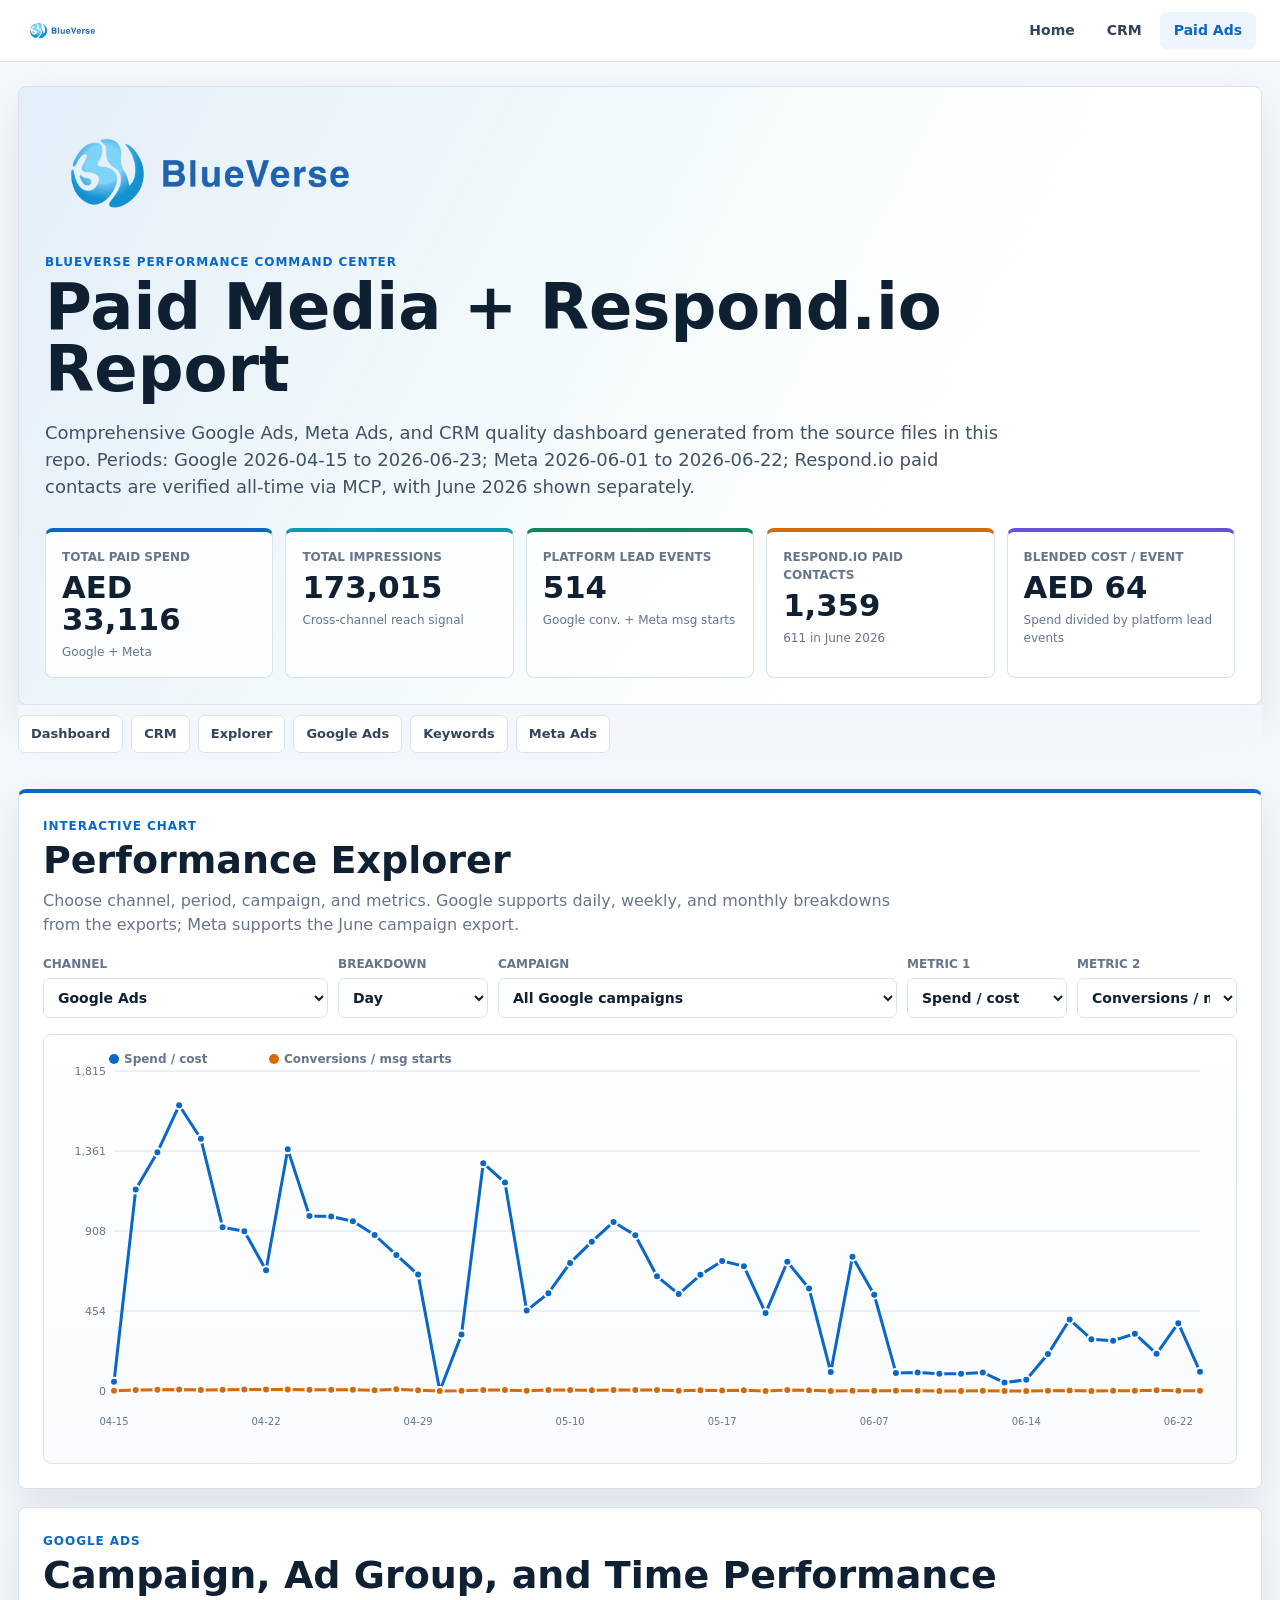
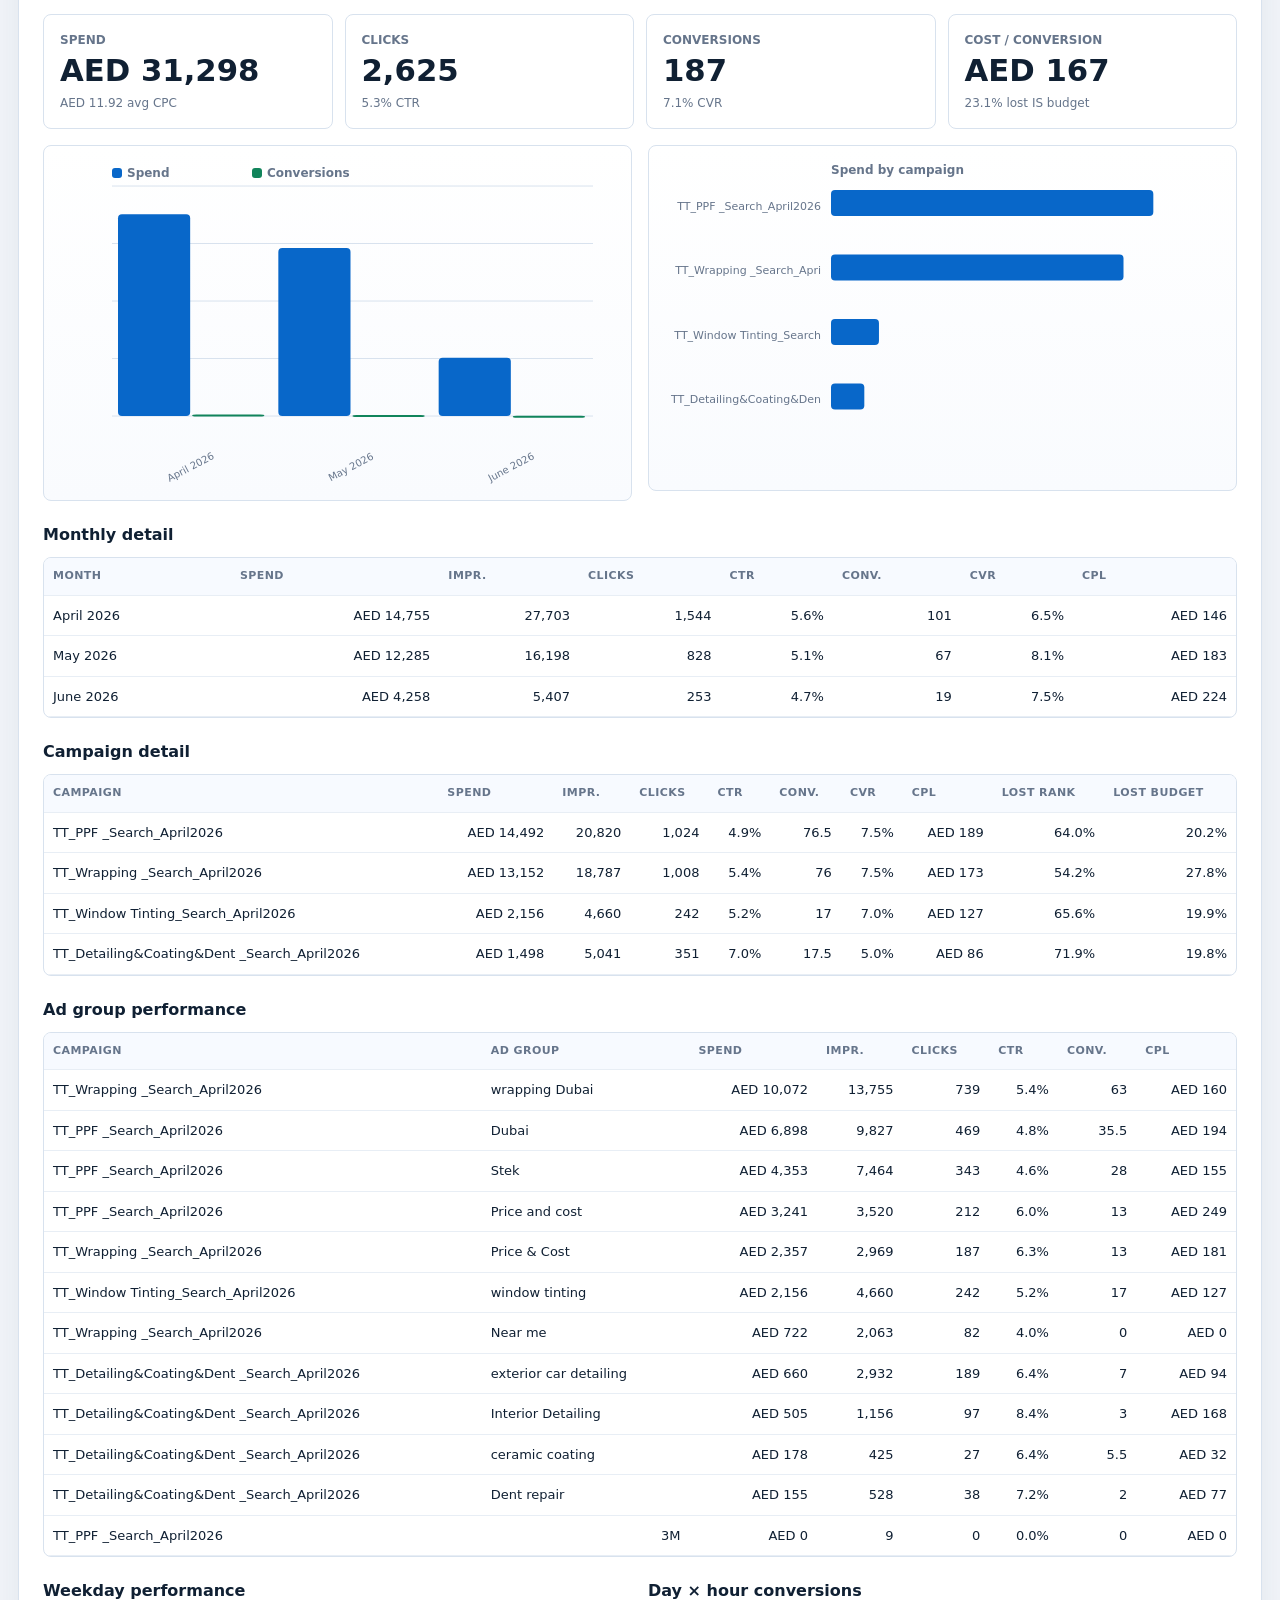
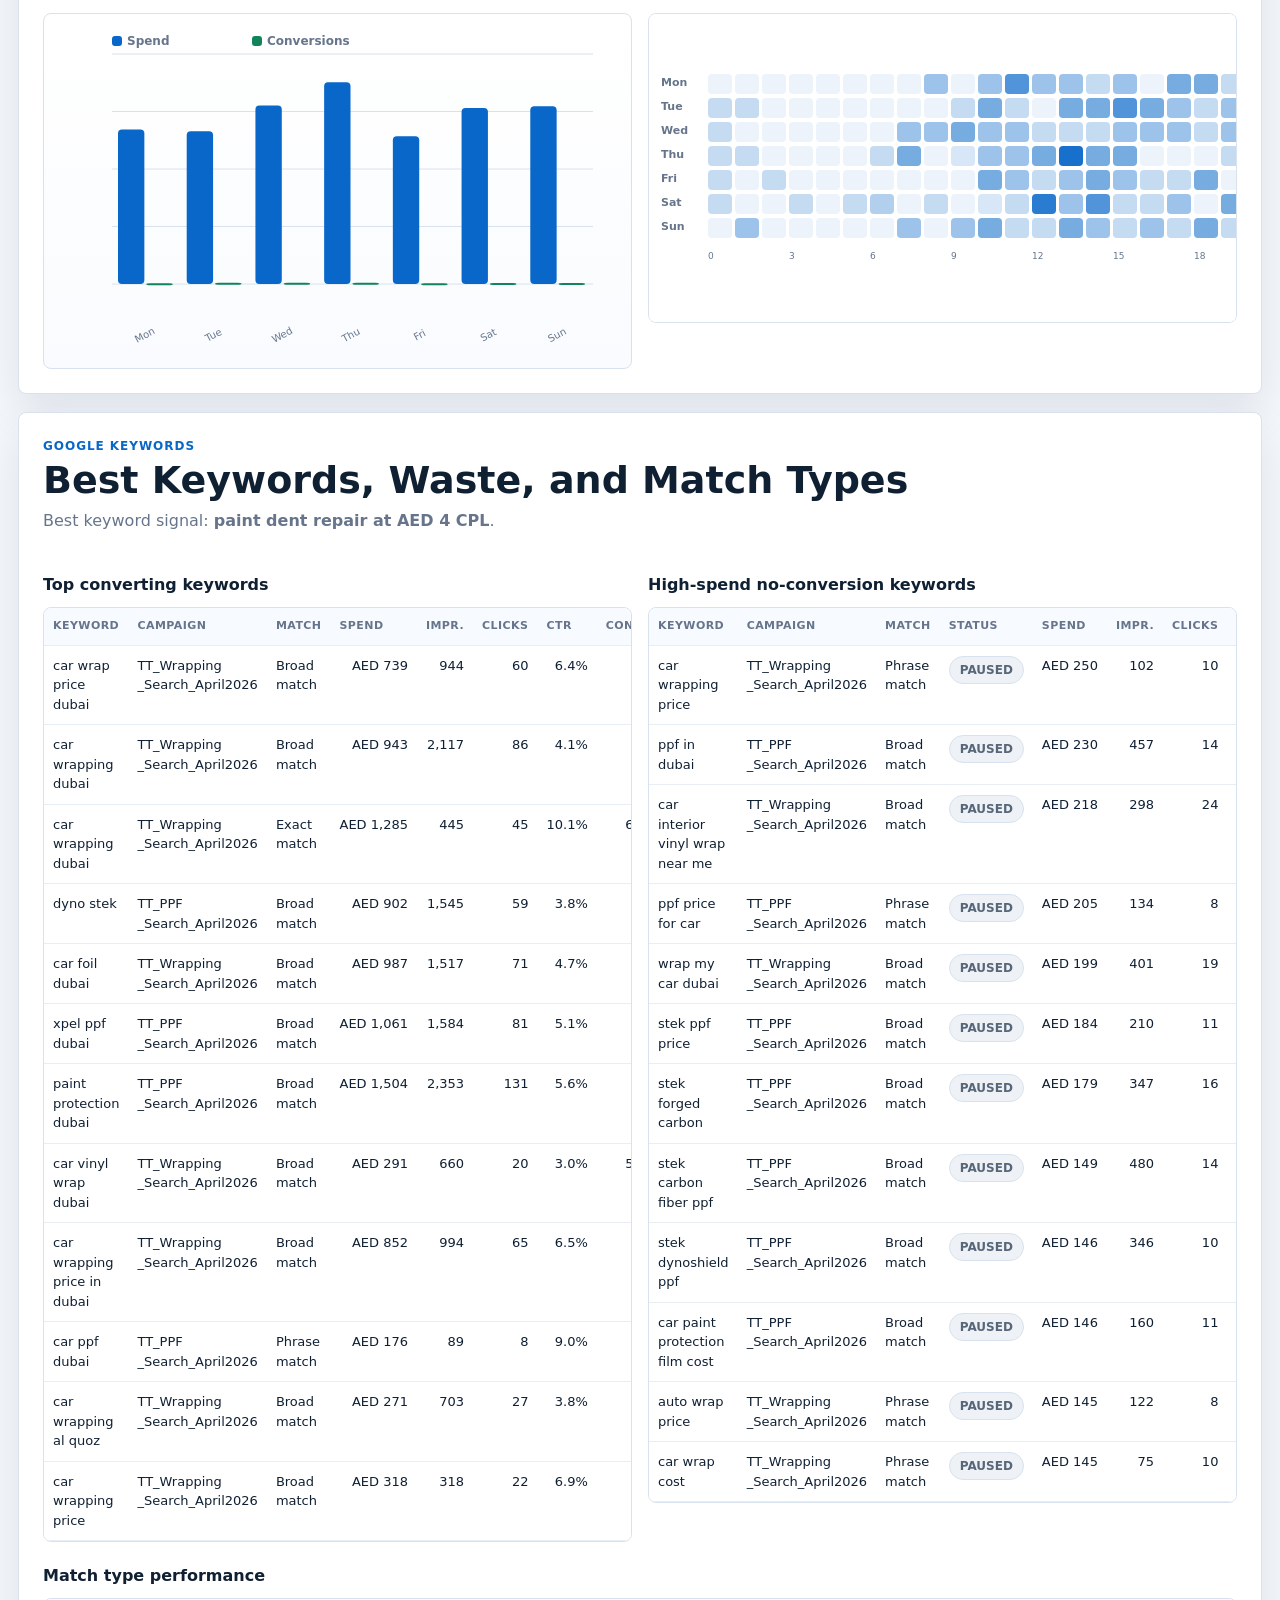
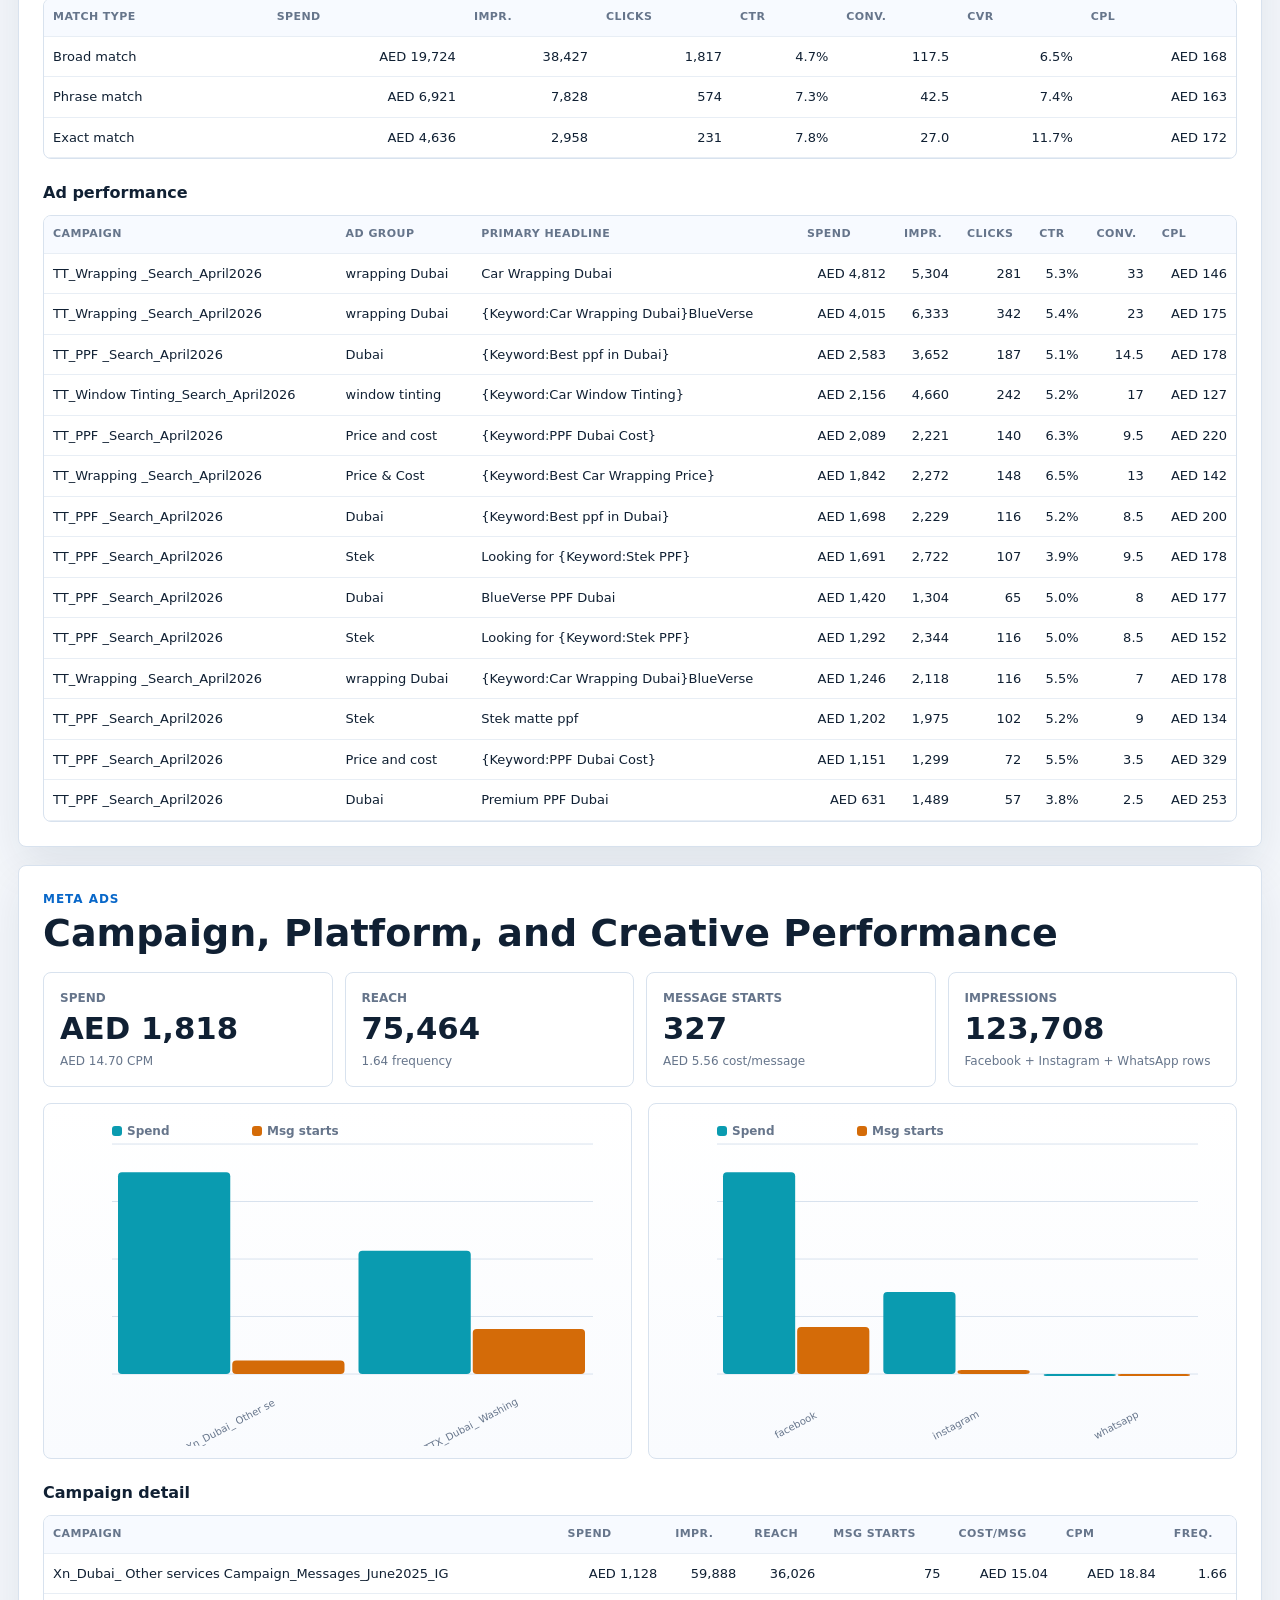
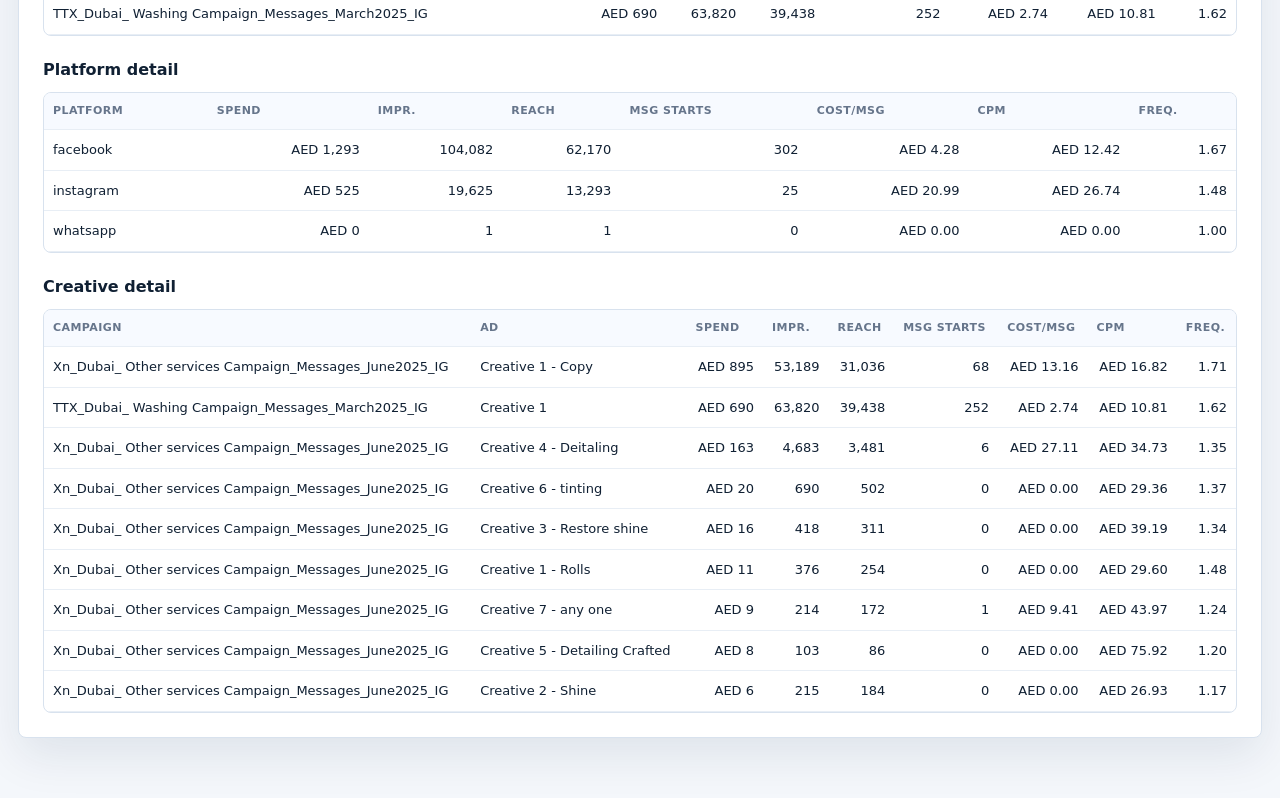
==== commit 12189078: "feat: simplify homepage, add persistent CRM/Paid Ads nav, preserve full report in overview.html" ====
--- a/paid.html
+++ b/paid.html
@@ -7,6 +7,17 @@
   <link rel="stylesheet" href="src/styles.css">
 </head>
 <body>
+<nav class="top-nav" aria-label="Main">
+  <a class="brand" href="index.html">
+    <img src="./assets/blueverse-logo.png" alt="BlueVerse logo">
+  </a>
+  <div class="links">
+    <a href="index.html">Home</a>
+    <a href="respond.html">CRM</a>
+    <a href="paid.html" class="active">Paid Ads</a>
+  </div>
+</nav>
+
 <main class="page">
 <header class="hero">
       <div class="brand-row">
--- a/src/styles.css
+++ b/src/styles.css
@@ -210,6 +210,8 @@
 th { color: var(--muted); font-size: 11px; text-transform: uppercase; letter-spacing: .04em; background: #f7faff; white-space: nowrap; }
 td.num { text-align: right; font-variant-numeric: tabular-nums; white-space: nowrap; }
 tbody tr:hover td { background: #f8fbff; }
+.contact-col { max-width: 320px; min-width: 180px; white-space: normal; word-break: break-word; line-height: 1.45; }
+.gap-cell { color: var(--muted); font-style: italic; }
 .badge {
   display: inline-flex; align-items: center;
   min-height: 22px;
@@ -411,6 +413,94 @@
   font-weight: 700;
   text-transform: uppercase;
 }
+.funnel-view-toggle { margin-bottom: 2px; }
+.funnel-breakdown {
+  display: grid;
+  gap: 14px;
+  grid-template-columns: repeat(auto-fit, minmax(260px, 1fr));
+  margin-top: 18px;
+}
+.mini-funnel {
+  border: 1px solid var(--line);
+  border-radius: var(--radius);
+  padding: 14px;
+  background: white;
+}
+.mini-funnel h4 {
+  margin: 0 0 10px;
+  font-size: 13px;
+  text-transform: uppercase;
+  letter-spacing: 0.3px;
+}
+.mini-funnel .funnel-bar-list { margin: 0; }
+.mini-funnel .funnel-bar.compact { padding: 8px 10px; }
+.mini-funnel .funnel-bar.compact .name { font-size: 11px; }
+.mini-funnel .funnel-bar.compact .count { font-size: 16px; }
+.mini-funnel .funnel-bar.compact .track { height: 7px; }
+
+.contact-tabs {
+  display: flex; flex-wrap: wrap; gap: 8px; margin: 16px 0 12px;
+}
+.contact-tabs button {
+  padding: 8px 14px; border-radius: 999px; border: 1px solid var(--line);
+  background: white; color: var(--ink); font-weight: 700; cursor: pointer;
+}
+.contact-tabs button:hover { border-color: var(--blue); color: var(--blue); }
+.contact-tabs button.active { background: var(--blue); border-color: var(--blue); color: white; }
+.contact-tabs .count { font-weight: 500; opacity: .82; margin-left: 4px; }
+
+.contact-toolbar {
+  display: flex; flex-wrap: wrap; align-items: center; gap: 12px; margin-bottom: 18px;
+}
+.contact-search {
+  flex: 1 1 240px; padding: 9px 14px; border: 1px solid var(--line); border-radius: 999px;
+  font-size: 14px; background: white;
+}
+
+.contact-cards {
+  display: grid;
+  grid-template-columns: repeat(auto-fill, minmax(320px, 1fr));
+  gap: 18px;
+}
+.contact-card {
+  background: white;
+  border: 1px solid var(--line);
+  border-radius: 12px;
+  padding: 18px;
+  box-shadow: 0 8px 24px rgba(15,37,66,.06);
+  display: flex; flex-direction: column; gap: 10px;
+}
+.contact-card .card-header { display: flex; justify-content: space-between; align-items: flex-start; gap: 10px; }
+.contact-card .card-name {
+  font-size: 17px; font-weight: 800; color: var(--ink);
+  line-height: 1.2; word-break: break-word;
+}
+.contact-card .card-meta { font-size: 12px; color: var(--muted); }
+.contact-card .card-badges { display: flex; flex-wrap: wrap; gap: 6px; }
+.badge {
+  display: inline-flex; align-items: center; gap: 4px;
+  padding: 4px 10px; border-radius: 999px; font-size: 12px; font-weight: 700;
+  background: var(--surface-2); color: var(--blue); border: 1px solid var(--line);
+}
+.badge.lifecycle-customer { background: #e7f6ef; color: var(--green); border-color: #c2ebd4; }
+.badge.lifecycle-quotation { background: #eaf4fb; color: var(--blue); border-color: #c6e0f7; }
+.badge.lifecycle-lost { background: #fceded; color: var(--red); border-color: #f5c6c6; }
+.badge.lifecycle-showup { background: #fff4e6; color: var(--orange); border-color: #f8dfb8; }
+.badge.value { background: #f7f3ff; color: var(--violet); border-color: #e5d9fb; }
+
+.contact-card .card-field { margin-top: 4px; }
+.contact-card .card-field-label {
+  font-size: 11px; font-weight: 800; text-transform: uppercase; letter-spacing: .06em;
+  color: var(--muted); margin-bottom: 3px;
+}
+.contact-card .card-field-value {
+  font-size: 14px; color: var(--ink); line-height: 1.45; word-break: break-word;
+}
+.contact-card .card-footer {
+  margin-top: auto; padding-top: 12px; border-top: 1px solid var(--line);
+  display: flex; justify-content: space-between; align-items: center; gap: 8px;
+  font-size: 12px; color: var(--muted);
+}
 
 @media (max-width: 1120px) {
   .hero-grid, .kpi-grid, .compact { grid-template-columns: repeat(2, minmax(0, 1fr)); }
@@ -426,8 +516,128 @@
   .toc { top: 0; padding-bottom: 10px; }
   .chart-shell, .chart-shell.tall { min-height: 340px; }
   .funnel-step { width: 100%; }
+  .section-head { flex-direction: column; align-items: flex-start; gap: 12px; }
+  .funnel-view-toggle { width: 100%; }
   .segmented { width: 100%; display: grid; grid-template-columns: repeat(3, minmax(0, 1fr)); }
   .segmented button { padding-inline: 6px; }
   .filter-actions { width: 100%; }
   .filter-actions .btn { flex: 1; }
 }
+
+/* Persistent top navigation */
+.top-nav {
+  position: sticky;
+  top: 0;
+  z-index: 50;
+  display: flex;
+  align-items: center;
+  justify-content: space-between;
+  gap: 16px;
+  padding: 12px 24px;
+  background: rgba(255, 255, 255, 0.94);
+  border-bottom: 1px solid var(--line);
+  backdrop-filter: blur(10px);
+}
+.top-nav .brand {
+  display: flex;
+  align-items: center;
+  text-decoration: none;
+}
+.top-nav .brand img {
+  height: 28px;
+  width: auto;
+  object-fit: contain;
+}
+.top-nav .links {
+  display: flex;
+  align-items: center;
+  gap: 4px;
+}
+.top-nav .links a {
+  text-decoration: none;
+  color: #33445c;
+  padding: 8px 14px;
+  border-radius: 7px;
+  font-size: 14px;
+  font-weight: 700;
+}
+.top-nav .links a:hover {
+  color: var(--blue);
+  background: #f0f6ff;
+}
+.top-nav .links a.active {
+  color: var(--blue);
+  background: #eef5ff;
+}
+
+/* Simple homepage hero */
+.hero-simple {
+  min-height: auto;
+  padding-bottom: 18px;
+}
+
+/* Homepage option cards */
+.options-panel {
+  padding: 28px;
+}
+.options-grid {
+  display: grid;
+  grid-template-columns: repeat(auto-fit, minmax(260px, 1fr));
+  gap: 18px;
+}
+.option-card {
+  display: flex;
+  flex-direction: column;
+  gap: 8px;
+  padding: 28px;
+  border: 1px solid var(--line);
+  border-radius: 14px;
+  background: var(--surface);
+  text-decoration: none;
+  color: inherit;
+  transition: transform 0.12s ease, box-shadow 0.12s ease, border-color 0.12s ease;
+}
+.option-card:hover {
+  transform: translateY(-3px);
+  box-shadow: 0 18px 40px rgba(15, 37, 66, 0.12);
+  border-color: var(--blue);
+}
+.option-card .option-icon {
+  font-size: 32px;
+  line-height: 1;
+  margin-bottom: 4px;
+}
+.option-card h2 {
+  margin: 0;
+  font-size: 22px;
+}
+.option-card p {
+  margin: 0;
+  color: var(--muted);
+  font-size: 15px;
+}
+.option-card .option-cta {
+  margin-top: auto;
+  padding-top: 14px;
+  color: var(--blue);
+  font-weight: 800;
+  font-size: 14px;
+}
+
+@media (max-width: 760px) {
+  .top-nav {
+    padding: 10px 14px;
+  }
+  .top-nav .links a {
+    padding: 7px 10px;
+    font-size: 13px;
+  }
+  .options-panel {
+    padding: 18px;
+  }
+}
+
+/* Offset sticky TOC when persistent top nav is present */
+.top-nav + .page .toc {
+  top: 58px;
+}
